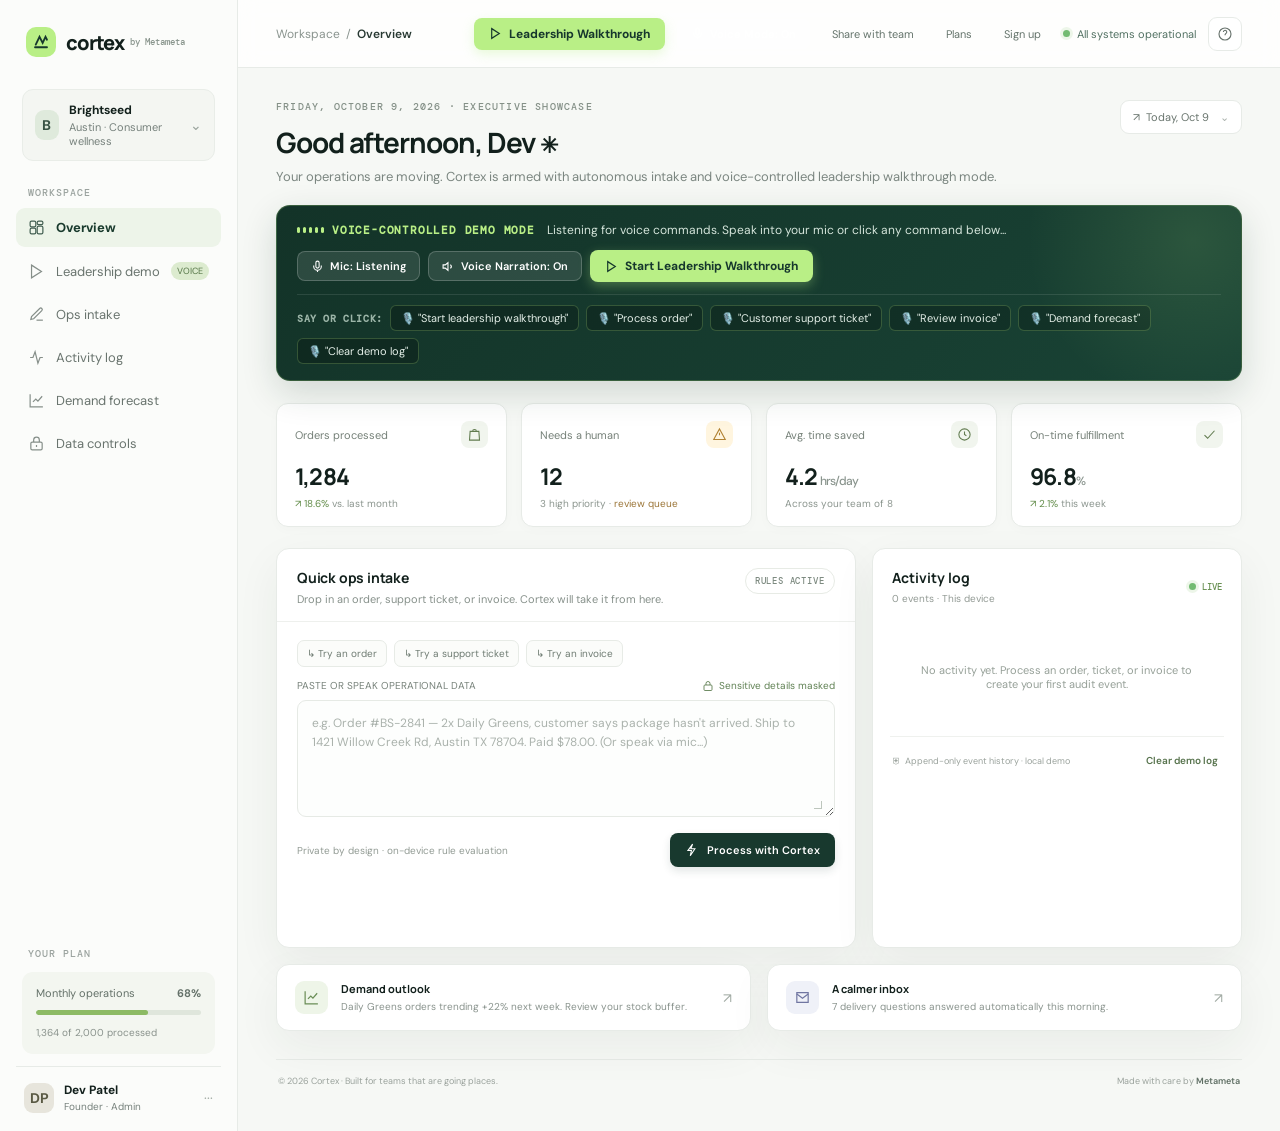
==== plans/index.html @ 4bc5979d "Add voice-controlled demo mode and leadership walkthrough for showcase" ====
<!doctype html>
<html lang="en">
<head>
  <meta charset="utf-8"><meta name="viewport" content="width=device-width,initial-scale=1">
  <meta name="theme-color" content="#f5f7f4"><meta name="description" content="Cortex gives lean D2C teams a calmer way to triage orders and keep operations moving with autonomous AI triage and voice control.">
  <title>Cortex — Operations, in control</title>
  <style>
    @import url('https://fonts.googleapis.com/css2?family=DM+Mono:wght@400;500;600&family=DM+Sans:wght@400;500;600;700&family=Manrope:wght@400;500;600;700;800&display=swap');
    :root{--ink:#12201c;--muted:#76817c;--line:#e7ebe7;--paper:#f6f8f5;--white:#fff;--green:#b9ef86;--deep:#16372d;--mint:#e9f5e2;--amber:#fff3d7;--red:#fde7e4;--shadow:0 16px 45px rgba(29,52,40,.06)}
    *{box-sizing:border-box}body{margin:0;background:var(--paper);color:var(--ink);font-family:'DM Sans',sans-serif;font-size:14px}button,textarea,select,input{font:inherit}button{cursor:pointer}.shell{min-height:100vh;display:grid;grid-template-columns:238px 1fr}.sidebar{background:#fbfcfa;border-right:1px solid var(--line);padding:25px 16px 18px;display:flex;flex-direction:column}.brand{display:flex;align-items:center;gap:10px;padding:2px 10px 32px;font:800 20px Manrope,sans-serif;letter-spacing:-1px}.logo{width:30px;height:30px;border-radius:10px;background:var(--green);display:grid;place-items:center;color:var(--deep)}.logo svg{width:18px}.workspace{margin:0 6px 25px;padding:12px;background:#f4f6f2;border:1px solid #e9ede8;border-radius:11px;display:flex;gap:10px;align-items:center}.avatar{width:30px;height:30px;border-radius:9px;background:#dfeadc;color:#385344;display:grid;place-items:center;font-weight:700}.ws-name{font-weight:700;font-size:12px}.ws-sub{font-size:11px;color:var(--muted);margin-top:2px}.navlabel{font:500 10px 'DM Mono',monospace;letter-spacing:1px;color:#9aa29e;padding:0 12px;margin:0 0 9px}.nav{display:grid;gap:4px}.nav button{border:0;background:transparent;text-align:left;padding:11px 12px;border-radius:9px;color:#69746e;font-size:13px;display:flex;align-items:center;gap:11px;width:100%}.nav button:hover{background:#f3f7f0;color:#1e3d30}.nav button.active{background:#edf4e9;color:#193a2d;font-weight:700}.nav svg{width:17px;height:17px;opacity:.8}.sidebar-bottom{margin-top:auto}.usage{margin:12px 6px;padding:14px;background:#f3f6f0;border-radius:11px}.usage-top{display:flex;justify-content:space-between;font-size:11px;color:#647169}.meter{height:5px;background:#dfe6dc;border-radius:8px;margin:10px 0 7px;overflow:hidden}.meter i{display:block;width:68%;height:100%;background:#8cba64;border-radius:8px}.usage small{font-size:10px;color:#89928c}.profile{border-top:1px solid var(--line);padding:15px 8px 0;display:flex;gap:10px;align-items:center}.profile .avatar{background:#e7e5dc;color:#595943}.profile-name{font-size:12px;font-weight:700}.profile-role{font-size:10px;color:var(--muted);margin-top:2px}.main{min-width:0}.topbar{height:68px;background:rgba(255,255,255,.82);border-bottom:1px solid var(--line);display:flex;align-items:center;justify-content:space-between;padding:0 38px;position:sticky;top:0;z-index:20;backdrop-filter:blur(10px)}.crumb{font-size:12px;color:#8a948e}.crumb b{color:#283932;font-weight:600}.top-right{display:flex;align-items:center;gap:12px}.status{font-size:11px;color:#527162;display:flex;align-items:center;gap:7px}.dot{width:7px;height:7px;border-radius:10px;background:#73bb72;box-shadow:0 0 0 3px #edf6e9}.icon-btn{width:34px;height:34px;border:1px solid var(--line);border-radius:9px;background:#fff;color:#68736d;display:grid;place-items:center;padding:0}.icon-btn svg{width:16px}.content{max-width:1360px;margin:0 auto;padding:32px 38px 44px}.welcome{display:flex;align-items:flex-start;justify-content:space-between;gap:20px;margin-bottom:20px}.eyebrow{font:500 10px 'DM Mono',monospace;color:#849087;letter-spacing:1.2px;text-transform:uppercase;margin-bottom:10px}.welcome h1{font:700 28px Manrope,sans-serif;letter-spacing:-1.1px;margin:0 0 7px}.welcome p{color:#7b8680;margin:0;font-size:13px}.date-chip{background:white;border:1px solid var(--line);border-radius:9px;padding:9px 12px;color:#69756e;font-size:11px;white-space:nowrap}.stats{display:grid;grid-template-columns:repeat(4,1fr);gap:14px;margin-bottom:21px}.stat{padding:17px 18px 16px;background:white;border:1px solid var(--line);border-radius:12px;box-shadow:0 3px 12px rgba(28,49,37,.02);transition:all .3s}.stat-head{display:flex;justify-content:space-between;align-items:center;color:#758078;font-size:11px}.stat-icon{width:27px;height:27px;border-radius:8px;background:#f1f5ee;color:#617b4f;display:grid;place-items:center}.stat-icon svg{width:15px}.stat-value{font:700 23px Manrope,sans-serif;letter-spacing:-.8px;margin:12px 0 5px}.stat-note{font-size:10px;color:#8b958e}.up{color:#628c49}.workgrid{display:grid;grid-template-columns:minmax(0,1.22fr) minmax(320px,.78fr);gap:16px}.card{background:#fff;border:1px solid var(--line);border-radius:13px;box-shadow:var(--shadow);transition:all .3s}.card-head{padding:19px 20px 15px;display:flex;align-items:flex-start;justify-content:space-between;border-bottom:1px solid #eef0ed}.card-title{font:700 14px Manrope,sans-serif;letter-spacing:-.2px}.card-sub{font-size:11px;color:#87918b;margin-top:5px}.label{font:500 9px 'DM Mono',monospace;letter-spacing:.8px;color:#7d8a80;border:1px solid #e7ebe5;border-radius:20px;padding:6px 9px;text-transform:uppercase}.intake{padding:18px 20px 20px}.samples{display:flex;gap:7px;flex-wrap:wrap;margin-bottom:12px}.sample{border:1px solid #e7ebe6;background:#fbfcfa;border-radius:7px;padding:6px 9px;color:#6e7b72;font-size:10px;transition:all .15s}.sample:hover{border-color:#aac393;color:#31503a}.fieldtop{display:flex;justify-content:space-between;align-items:center;color:#77827a;font-size:10px;margin-bottom:8px}.privacy{display:flex;align-items:center;gap:5px;color:#608154}.privacy svg{width:12px}.textarea-wrap{position:relative}.textarea-wrap:after{content:'';position:absolute;bottom:12px;right:13px;width:7px;height:7px;border-right:1.5px solid #bdc6bd;border-bottom:1.5px solid #bdc6bd}.input{width:100%;resize:vertical;min-height:117px;border:1px solid #e6eae5;border-radius:9px;padding:13px 14px;line-height:1.6;font-size:12px;color:#314039;background:#fdfefd;outline:none}.input:focus{border-color:#9dbc84;box-shadow:0 0 0 3px rgba(174,207,145,.18)}.input::placeholder{color:#aab2ac}.actionrow{display:flex;align-items:center;justify-content:space-between;margin-top:12px;gap:10px;flex-wrap:wrap}.hint{font-size:10px;color:#929b94}.run{border:0;background:#18392e;color:white;padding:10px 15px;border-radius:8px;font-weight:600;font-size:11px;display:flex;align-items:center;gap:8px;box-shadow:0 4px 9px #18392e20;transition:all .15s}.run:hover{background:#245340;transform:translateY(-1px)}.run svg{width:14px}.result{border-top:1px solid #edf0ec;background:#fbfcfa;padding:15px 20px 18px;display:none}.result.show{display:block;animation:appear .2s ease}@keyframes appear{from{opacity:0;transform:translateY(3px)}to{opacity:1;transform:none}}.resulttop{display:flex;justify-content:space-between;align-items:center;margin-bottom:11px}.resultlabel{font:500 9px 'DM Mono',monospace;text-transform:uppercase;letter-spacing:1px;color:#78857b}.confidence{font-size:9px;color:#77847a}.confbar{display:inline-block;width:43px;height:4px;border-radius:4px;background:linear-gradient(90deg,#88bc65 90%,#e6ece2 90%);vertical-align:middle;margin-left:5px}.resultbox{border:1px solid #e4ebdf;background:white;border-radius:9px;padding:13px}.resultmain{display:flex;gap:9px;align-items:flex-start}.resulticon{width:27px;height:27px;flex:none;border-radius:8px;background:var(--mint);color:#507744;display:grid;place-items:center}.resulticon svg{width:15px}.resultname{font-size:12px;font-weight:700}.resultmeta{font-size:10px;color:#89928b;margin-top:3px}.next{font-size:11px;color:#3a4940;line-height:1.55;margin:11px 0 0;padding-top:10px;border-top:1px solid #eef0ec}.next b{color:#27382e}.redact{font:9px 'DM Mono',monospace;color:#758178;background:#f3f6f1;padding:4px 7px;border-radius:5px;margin-left:auto}.feed{min-height:400px}.feedtop{padding:19px 19px 13px;display:flex;align-items:center;justify-content:space-between}.feedtitle{font:700 14px Manrope,sans-serif}.feedmeta{font-size:10px;color:#929a94;margin-top:5px}.live{font:500 9px 'DM Mono',monospace;color:#699052;display:flex;align-items:center;gap:6px}.feedlist{padding:0 17px}.event{padding:13px 2px;display:flex;gap:11px;border-top:1px solid #eff1ee;align-items:flex-start}.event-ico{width:28px;height:28px;flex:none;display:grid;place-items:center;border-radius:8px;background:#f2f5ef;color:#697f5d}.event-ico svg{width:14px}.event-body{min-width:0;flex:1}.event-line{display:flex;justify-content:space-between;gap:8px}.event-name{font-size:11px;font-weight:600;color:#334139;white-space:nowrap;overflow:hidden;text-overflow:ellipsis}.event-time{font:9px 'DM Mono',monospace;color:#a0a8a1;white-space:nowrap}.event-detail{font-size:10px;color:#8a948d;margin-top:4px;line-height:1.45}.event-tag{display:inline-block;margin-top:6px;font:9px 'DM Mono',monospace;color:#63805a;background:#eef5e9;padding:4px 6px;border-radius:4px}.feedfoot{display:flex;justify-content:space-between;align-items:center;border-top:1px solid #eff1ee;margin:0 17px;padding:13px 2px;color:#9aa29c;font-size:9px}.viewall{border:0;background:none;color:#57734d;font-size:10px;font-weight:600;padding:4px}.empty{text-align:center;padding:45px 18px;color:#96a098;font-size:11px}.bottomrow{display:grid;grid-template-columns:1fr 1fr;gap:16px;margin-top:16px}.mini-card{padding:16px 18px;display:flex;align-items:center;gap:13px}.mini-icon{width:33px;height:33px;border-radius:9px;background:#eef5e8;color:#6a8d56;display:grid;place-items:center;flex:none}.mini-icon svg{width:17px}.mini-title{font:700 11px Manrope,sans-serif}.mini-desc{font-size:10px;color:#89938d;margin-top:4px;line-height:1.4}.mini-arrow{margin-left:auto;color:#a1aaa3}.mini-arrow svg{width:15px}.footer{margin-top:28px;border-top:1px solid #e7ebe7;padding:15px 2px 0;display:flex;justify-content:space-between;color:#9aa29c;font-size:9px}.footer strong{color:#5f6f64;font-weight:600}.toast{position:fixed;bottom:22px;right:24px;background:#17392e;color:white;padding:12px 16px;border-radius:9px;font-size:11px;box-shadow:0 9px 30px #172c2440;opacity:0;transform:translateY(8px);transition:.2s;pointer-events:none;z-index:99}.toast.on{opacity:1;transform:translateY(0)}
    .event-submitted{font-size:10px;color:#68766d;margin-top:5px;line-height:1.45;overflow-wrap:anywhere}.event-detail{margin-top:3px}
    
    /* Voice Mode & Leadership Walkthrough Styles */
    .voice-bar{background:linear-gradient(135deg,#133328 0%,#194335 100%);color:#fff;border-radius:14px;padding:16px 20px;margin-bottom:22px;display:flex;flex-direction:column;gap:12px;box-shadow:0 12px 35px rgba(19,51,40,.16);border:1px solid rgba(185,239,134,.22);position:relative;overflow:hidden}
    .voice-bar:after{content:'';position:absolute;top:0;right:0;width:240px;height:100%;background:radial-gradient(circle at 80% 20%,rgba(185,239,134,.12),transparent 70%);pointer-events:none}
    .voice-bar-top{display:flex;align-items:center;justify-content:space-between;flex-wrap:wrap;gap:12px}
    .voice-tag{display:inline-flex;align-items:center;gap:8px;font:700 11px 'DM Mono',monospace;letter-spacing:.8px;text-transform:uppercase;color:var(--green)}
    .voice-wave{display:inline-flex;align-items:center;gap:3px;height:16px}
    .voice-wave span{display:block;width:3px;height:6px;background:var(--green);border-radius:3px;transition:height .15s ease}
    .voice-wave.active span{animation:waveAnim .8s ease-in-out infinite alternate}
    .voice-wave.active span:nth-child(2){animation-delay:.15s}
    .voice-wave.active span:nth-child(3){animation-delay:.3s}
    .voice-wave.active span:nth-child(4){animation-delay:.45s}
    .voice-wave.active span:nth-child(5){animation-delay:.6s}
    @keyframes waveAnim{0%{height:4px}100%{height:16px}}
    .voice-status-line{font-size:12px;color:#d5e5db;display:flex;align-items:center;gap:10px}
    .voice-actions{display:flex;align-items:center;gap:8px;flex-wrap:wrap}
    .voice-btn{background:rgba(255,255,255,.11);color:#fff;border:1px solid rgba(255,255,255,.2);padding:7px 13px;border-radius:8px;font-size:11px;font-weight:600;display:inline-flex;align-items:center;gap:6px;transition:all .2s}
    .voice-btn:hover{background:rgba(255,255,255,.2)}
    .voice-btn.active{background:var(--green);color:var(--deep);border-color:var(--green);font-weight:700}
    .voice-btn-primary{background:var(--green);color:var(--deep);border:0;padding:8px 15px;border-radius:8px;font-size:12px;font-weight:700;display:inline-flex;align-items:center;gap:7px;box-shadow:0 4px 12px rgba(185,239,134,.32);transition:all .15s}
    .voice-btn-primary:hover{background:#a9e771;transform:translateY(-1px)}
    .voice-chips-row{display:flex;align-items:center;gap:7px;flex-wrap:wrap;padding-top:10px;border-top:1px solid rgba(255,255,255,.1)}
    .voice-chips-label{font:600 10px 'DM Mono',monospace;color:#9cb5a8;letter-spacing:.6px;text-transform:uppercase}
    .voice-chip{background:rgba(0,0,0,.22);border:1px solid rgba(185,239,134,.22);color:#e4efe8;font-size:11px;padding:5px 10px;border-radius:6px;display:inline-flex;align-items:center;gap:5px;transition:all .15s}
    .voice-chip:hover{background:rgba(185,239,134,.16);border-color:var(--green);color:#fff;transform:translateY(-1px)}
    
    /* Walkthrough HUD / Tour Player */
    .walkthrough-hud{position:fixed;top:18px;left:50%;transform:translateX(-50%);width:min(940px,calc(100vw - 32px));background:rgba(20,50,40,.96);backdrop-filter:blur(16px);color:white;border-radius:16px;border:1px solid rgba(185,239,134,.35);box-shadow:0 22px 65px rgba(10,28,22,.5);z-index:120;padding:16px 22px;display:none;animation:slideDown .28s cubic-bezier(.16,1,.3,1)}
    .walkthrough-hud.show{display:block}
    @keyframes slideDown{from{opacity:0;transform:translate(-50%,-16px)}to{opacity:1;transform:translate(-50%,0)}}
    .hud-top{display:flex;align-items:center;justify-content:space-between;gap:12px;margin-bottom:12px}
    .hud-title{font:800 14px Manrope,sans-serif;letter-spacing:-.3px;display:flex;align-items:center;gap:9px}
    .hud-pill{font:700 9px 'DM Mono',monospace;background:var(--green);color:var(--deep);padding:3px 8px;border-radius:12px;letter-spacing:.5px}
    .hud-steps{display:flex;gap:6px;align-items:center}
    .hud-step-dot{width:25px;height:25px;border-radius:50%;background:rgba(255,255,255,.12);color:#c4d4ca;font:700 10px 'DM Mono',monospace;display:grid;place-items:center;border:1px solid transparent;transition:all .2s}
    .hud-step-dot.active{background:var(--green);color:var(--deep);box-shadow:0 0 10px rgba(185,239,134,.6)}
    .hud-step-dot.done{background:rgba(185,239,134,.25);color:var(--green)}
    .hud-caption-box{background:rgba(0,0,0,.26);border:1px solid rgba(255,255,255,.1);border-radius:10px;padding:12px 16px;margin-bottom:12px}
    .hud-step-name{font:700 11px 'DM Mono',monospace;color:var(--green);margin-bottom:5px;text-transform:uppercase;letter-spacing:.7px}
    .hud-caption-text{font-size:13px;line-height:1.6;color:#f2f7f3}
    .hud-bottom{display:flex;align-items:center;justify-content:space-between;gap:12px;flex-wrap:wrap}
    .hud-controls{display:flex;gap:8px}
    .highlight-pulse{outline:3px solid #88bc65 !important;box-shadow:0 0 25px rgba(136,188,101,.48) !important;transform:scale(1.008);transition:all .3s ease}

    @media(max-width:1000px){.shell{grid-template-columns:205px 1fr}.content{padding:28px 23px}.topbar{padding:0 23px}.workgrid{grid-template-columns:1fr}.feed{min-height:0}.feedlist{display:grid;grid-template-columns:1fr 1fr}.event:nth-child(2){border-top:1px solid #eff1ee}.stats{grid-template-columns:repeat(2,1fr)}}
    @media(max-width:680px){.shell{display:block}.sidebar{height:58px;position:sticky;top:0;z-index:15;padding:0 16px;flex-direction:row;align-items:center;border-right:0;border-bottom:1px solid var(--line)}.brand{padding:0;font-size:18px}.logo{width:27px;height:27px}.workspace,.navlabel,.nav,.sidebar-bottom{display:none}.topbar{height:auto;min-height:49px;padding:8px 16px;position:static;flex-wrap:wrap;gap:8px}.status{font-size:10px}.content{padding:20px 16px 30px}.welcome{display:block;margin-bottom:18px}.welcome h1{font-size:24px}.date-chip{display:inline-block;margin-top:12px}.stats{gap:9px}.stat{padding:13px}.stat-value{font-size:20px}.workgrid{gap:12px}.card-head{padding:16px}.intake{padding:15px 16px}.result{padding:14px 16px}.feedlist{display:block}.bottomrow{grid-template-columns:1fr;gap:10px}.footer{font-size:8px}.footer span:last-child{display:inline}.voice-actions{width:100%}.voice-btn-primary{width:100%;justify-content:center}.hud-steps{display:none}}
  
    .brand-by{font:500 9px 'DM Mono',monospace;letter-spacing:0;color:#89958d;margin-left:-4px;align-self:center}.navlink{color:#65746b;text-decoration:none;font-size:11px;padding:8px 10px;border-radius:7px}.navlink:hover{background:#f0f4ed;color:#244632}.route-page{min-height:100vh;background:radial-gradient(ellipse at 82% 8%,#e8f3df 0,transparent 33%),var(--paper);padding:26px 22px 40px}.route-nav{max-width:1080px;margin:0 auto;display:flex;align-items:center;justify-content:space-between}.route-logo{font:800 20px Manrope,sans-serif;letter-spacing:-1px;color:#14221c;text-decoration:none;display:flex;align-items:center;gap:9px}.route-logo .logo{width:29px;height:29px}.route-logo small{font:500 9px 'DM Mono',monospace;letter-spacing:0;color:#78847c;margin-left:2px}.route-links{display:flex;align-items:center;gap:7px}.route-wrap{max-width:950px;margin:68px auto 0}.route-kicker{font:500 10px 'DM Mono',monospace;letter-spacing:1.3px;color:#6e8d60;text-transform:uppercase}.route-h1{font:800 clamp(32px,5vw,48px) Manrope,sans-serif;letter-spacing:-2px;line-height:1.08;margin:14px 0 12px}.route-intro{color:#6d7b72;font-size:15px;line-height:1.6;max-width:620px}.price-grid{display:grid;grid-template-columns:minmax(280px,440px) 1fr;gap:22px;align-items:stretch;margin-top:36px}.price-card{background:#fff;border:1px solid #dfe7db;border-radius:16px;padding:25px;box-shadow:0 18px 50px #243d2a0d;position:relative;overflow:hidden}.price-card:before{content:'';position:absolute;top:0;left:0;right:0;height:4px;background:#a9d77c}.price-label{font:500 10px 'DM Mono',monospace;color:#71816e;letter-spacing:1px;text-transform:uppercase}.price-amount{font:800 45px Manrope,sans-serif;letter-spacing:-2.2px;margin:14px 0 1px}.price-amount span{font:500 14px 'DM Sans',sans-serif;color:#78847d;letter-spacing:0}.price-caption{font-size:11px;color:#87938a}.price-cta{display:block;text-align:center;background:#17392e;color:white;text-decoration:none;border-radius:9px;padding:12px 15px;margin-top:20px;font-weight:700;font-size:12px}.price-cta:hover{background:#275540}.feature-list{list-style:none;padding:17px 0 0;margin:17px 0 0;border-top:1px solid #edf0eb;display:grid;gap:12px}.feature-list li{font-size:12px;color:#526158;display:flex;gap:9px;align-items:flex-start}.check{color:#64914e;font-weight:700}.price-side{border:1px solid #e6ebe4;background:#f9fbf7;border-radius:15px;padding:23px;display:flex;flex-direction:column;justify-content:center}.price-side h2{font:700 17px Manrope,sans-serif;margin:0 0 8px}.price-side p{font-size:12px;color:#748178;line-height:1.65;margin:0}.price-side .trust{margin-top:19px;padding-top:16px;border-top:1px solid #e6ece3;font:10px 'DM Mono',monospace;color:#6e8469}.route-foot{max-width:950px;margin:54px auto 0;border-top:1px solid #e4eae2;padding-top:15px;display:flex;justify-content:space-between;font-size:10px;color:#87938b}.signup-wrap{max-width:500px;margin:52px auto 0}.signup-card{background:white;border:1px solid #e2e9df;border-radius:16px;padding:27px;box-shadow:0 18px 50px #243d2a0d}.signup-card h1{font:800 29px Manrope,sans-serif;letter-spacing:-1.3px;margin:11px 0 7px}.signup-copy{font-size:12px;color:#7a867e;line-height:1.55;margin:0 0 20px}.signup-plan{background:#f3f7ef;border:1px solid #e4eddb;padding:11px 13px;border-radius:9px;display:flex;justify-content:space-between;align-items:center;font-size:11px;margin-bottom:18px}.signup-plan strong{font:700 12px Manrope,sans-serif}.form-field{display:grid;gap:6px;margin:12px 0}.form-field label{font-size:10px;color:#617068;font-weight:700}.form-field input{width:100%;height:41px;border:1px solid #dfe6dc;border-radius:8px;padding:0 11px;font:12px 'DM Sans',sans-serif;outline:none}.form-field input:focus{border-color:#9fbd87;box-shadow:0 0 0 3px #eaf4e3}.signup-submit{width:100%;border:0;background:#17392e;color:white;border-radius:9px;padding:12px;font-size:12px;font-weight:700;margin-top:8px}.signup-submit:hover{background:#28543f}.fineprint{font-size:9px;color:#949d96;text-align:center;line-height:1.5;margin:12px 4px 0}.success-box{display:none;border:1px solid #dcebd4;background:#f5faf1;padding:17px;border-radius:11px;margin-top:19px}.success-box.show{display:block}.success-title{font:700 15px Manrope,sans-serif;color:#294b31}.success-copy{font-size:11px;color:#627462;line-height:1.55;margin:7px 0 12px}.success-go{display:inline-block;text-decoration:none;background:#17392e;color:#fff;padding:9px 12px;border-radius:7px;font-size:10px;font-weight:700}.signup-form.hidden{display:none}.signup-back{display:block;text-align:center;color:#6d7c71;font-size:10px;margin-top:15px;text-decoration:none}.route-error{font-size:10px;color:#a33;background:#fff0ed;padding:8px;border-radius:7px;display:none;margin-top:9px}
    @media(max-width:680px){.price-grid{grid-template-columns:1fr}.route-wrap{margin-top:38px}.route-nav{flex-wrap:wrap;gap:14px}.route-links{flex-wrap:wrap}.route-foot{gap:14px;flex-wrap:wrap}.footer span:last-child{display:inline}.topbar{height:auto;min-height:49px;flex-wrap:wrap;gap:5px;padding:8px 17px}.top-right{flex-wrap:wrap;gap:3px}}
   .share-actions{display:flex;align-items:center;gap:12px;flex-wrap:wrap}.share-actions .price-cta{margin-top:12px}.share-actions button{margin-top:12px;padding:12px}.team-grid{display:grid;grid-template-columns:repeat(3,1fr);gap:14px;margin-top:30px}.form-field select{font:12px 'DM Sans',sans-serif;min-height:42px;border:1px solid #dfe6dc;border-radius:8px;background:#fff;padding:10px;color:#314039;width:100%}#teamBrief{min-height:205px;margin-top:12px;line-height:1.6}@media(max-width:680px){.team-grid{grid-template-columns:1fr}}
  </style>
</head>
<body>
<div class="shell">
  <aside class="sidebar">
    <div class="brand"><span class="logo"><svg viewBox="0 0 24 24" fill="none" stroke="currentColor" stroke-width="2.4" stroke-linecap="round"><path d="M5 15.5 10 5l4.2 8.2L18 5l2 4"/><path d="M4 19h16"/></svg></span>cortex<span class="brand-by">by Metameta</span></div>
    <div class="workspace"><div class="avatar">B</div><div><div class="ws-name">Brightseed</div><div class="ws-sub">Austin · Consumer wellness</div></div><span style="margin-left:auto;color:#9aa49d">⌄</span></div>
    <div class="navlabel">WORKSPACE</div>
    <nav class="nav">
      <button class="active" type="button"><svg viewBox="0 0 24 24" fill="none" stroke="currentColor" stroke-width="1.7"><rect x="3" y="3" width="8" height="8" rx="2"/><rect x="13" y="3" width="8" height="5" rx="2"/><rect x="13" y="10" width="8" height="11" rx="2"/><rect x="3" y="13" width="8" height="8" rx="2"/></svg>Overview</button>
      <button type="button" id="sidebarTourBtn"><svg viewBox="0 0 24 24" fill="none" stroke="currentColor" stroke-width="1.7"><polygon points="5 3 19 12 5 21 5 3"/></svg>Leadership demo <span style="margin-left:auto;background:#dcebcf;color:#557647;border-radius:9px;padding:3px 6px;font-size:9px">VOICE</span></button>
      <button type="button" data-scroll="intake"><svg viewBox="0 0 24 24" fill="none" stroke="currentColor" stroke-width="1.7"><path d="M12 20h9"/><path d="M16.5 3.5a2.1 2.1 0 0 1 3 3L8 18l-4 1 1-4Z"/></svg>Ops intake</button>
      <button type="button" data-scroll="activity"><svg viewBox="0 0 24 24" fill="none" stroke="currentColor" stroke-width="1.7"><path d="M3 12h4l3-8 4 16 3-8h4"/></svg>Activity log</button>
      <button type="button" id="forecastBtn"><svg viewBox="0 0 24 24" fill="none" stroke="currentColor" stroke-width="1.7"><path d="M3 3v18h18"/><path d="m7 14 4-4 3 3 6-7"/></svg>Demand forecast</button>
      <button type="button" id="privacyBtn"><svg viewBox="0 0 24 24" fill="none" stroke="currentColor" stroke-width="1.7"><rect x="4" y="10" width="16" height="11" rx="2"/><path d="M8 10V7a4 4 0 1 1 8 0v3m-4 4v3"/></svg>Data controls</button>
    </nav>
    <div class="sidebar-bottom"><div class="navlabel">YOUR PLAN</div><div class="usage"><div class="usage-top"><span>Monthly operations</span><b>68%</b></div><div class="meter"><i></i></div><small>1,364 of 2,000 processed</small></div><div class="profile"><div class="avatar">DP</div><div><div class="profile-name">Dev Patel</div><div class="profile-role">Founder · Admin</div></div><span style="margin-left:auto;color:#a1aaa3">···</span></div></div>
  </aside>
  <main class="main">
    <header class="topbar">
      <div class="crumb">Workspace&nbsp; / &nbsp;<b>Overview</b></div>
      <div class="top-right">
        <button class="voice-btn-primary" id="topbarWalkthroughBtn" type="button">
          <svg viewBox="0 0 24 24" fill="none" stroke="currentColor" stroke-width="2.2" style="width:13px;height:13px"><polygon points="5 3 19 12 5 21 5 3"/></svg>
          Leadership Walkthrough
        </button>
        <button class="voice-btn" id="voiceToggleBtn" type="button" title="Toggle voice-controlled demo mode">
          <svg viewBox="0 0 24 24" fill="none" stroke="currentColor" stroke-width="2" style="width:13px;height:13px"><path d="M12 2a3 3 0 0 0-3 3v7a3 3 0 0 0 6 0V5a3 3 0 0 0-3-3Z"/><path d="M19 10v2a7 7 0 0 1-14 0v-2"/><line x1="12" y1="19" x2="12" y2="22"/></svg>
          <span id="voiceToggleLabel">Voice Mode: On</span>
        </button>
        <a class="navlink" href="/share">Share with team</a>
        <a class="navlink" href="/plans">Plans</a>
        <a class="navlink" href="/signup">Sign up</a>
        <div class="status"><span class="dot"></span>All systems operational</div>
        <button class="icon-btn" id="helpBtn" aria-label="Help"><svg viewBox="0 0 24 24" fill="none" stroke="currentColor" stroke-width="1.7"><circle cx="12" cy="12" r="9"/><path d="M9.6 9a2.5 2.5 0 1 1 4.3 1.7c-1.2 1.1-1.9 1.5-1.9 3m0 3h.01"/></svg></button>
      </div>
    </header>

    <section class="content">
      <div class="welcome">
        <div>
          <div class="eyebrow">FRIDAY, OCTOBER 9, 2026 · EXECUTIVE SHOWCASE</div>
          <h1>Good afternoon, Dev <span style="font-size:22px">✳</span></h1>
          <p>Your operations are moving. Cortex is armed with autonomous intake and voice-controlled leadership walkthrough mode.</p>
        </div>
        <div class="date-chip">↗ &nbsp;Today, Oct 9 <span style="color:#aab2ac;margin-left:8px">⌄</span></div>
      </div>

      <!-- Voice Control & Leadership Walkthrough Hub -->
      <section class="voice-bar" id="voiceBar">
        <div class="voice-bar-top">
          <div style="display:flex;align-items:center;gap:12px;flex-wrap:wrap">
            <div class="voice-tag">
              <span class="voice-wave active" id="voiceWave"><span></span><span></span><span></span><span></span><span></span></span>
              <span id="voiceStatusBadge">Voice-Controlled Demo Mode</span>
            </div>
            <div class="voice-status-line" id="voiceStatusLine">Listening for voice commands. Speak into your mic or click any command below...</div>
          </div>
          <div class="voice-actions">
            <button class="voice-btn" id="micToggleBtn" type="button">
              <svg viewBox="0 0 24 24" fill="none" stroke="currentColor" stroke-width="2" style="width:13px;height:13px"><path d="M12 2a3 3 0 0 0-3 3v7a3 3 0 0 0 6 0V5a3 3 0 0 0-3-3Z"/><path d="M19 10v2a7 7 0 0 1-14 0v-2"/><line x1="12" y1="19" x2="12" y2="22"/></svg>
              <span id="micLabel">Mic: Listening</span>
            </button>
            <button class="voice-btn" id="soundToggleBtn" type="button">
              <svg viewBox="0 0 24 24" fill="none" stroke="currentColor" stroke-width="2" style="width:13px;height:13px"><polygon points="11 5 6 9 2 9 2 15 6 15 11 19 11 5"/><path d="M15.54 8.46a5 5 0 0 1 0 7.07"/></svg>
              <span id="soundLabel">Voice Narration: On</span>
            </button>
            <button class="voice-btn-primary" id="launchTourBtn" type="button">
              <svg viewBox="0 0 24 24" fill="none" stroke="currentColor" stroke-width="2.2" style="width:13px;height:13px"><polygon points="5 3 19 12 5 21 5 3"/></svg>
              Start Leadership Walkthrough
            </button>
          </div>
        </div>
        <div class="voice-chips-row">
          <span class="voice-chips-label">Say or click:</span>
          <button class="voice-chip" data-vcmd="walkthrough" type="button">🎙️ "Start leadership walkthrough"</button>
          <button class="voice-chip" data-vcmd="order" type="button">🎙️ "Process order"</button>
          <button class="voice-chip" data-vcmd="support" type="button">🎙️ "Customer support ticket"</button>
          <button class="voice-chip" data-vcmd="invoice" type="button">🎙️ "Review invoice"</button>
          <button class="voice-chip" data-vcmd="forecast" type="button">🎙️ "Demand forecast"</button>
          <button class="voice-chip" data-vcmd="clear" type="button">🎙️ "Clear demo log"</button>
        </div>
      </section>

      <div class="stats" id="statsRow">
        <div class="stat"><div class="stat-head">Orders processed <span class="stat-icon"><svg viewBox="0 0 24 24" fill="none" stroke="currentColor" stroke-width="1.7"><path d="M5 7h14l1 14H4L5 7Z"/><path d="M9 7a3 3 0 0 1 6 0"/></svg></span></div><div class="stat-value" id="ordersStat">1,284</div><div class="stat-note"><span class="up">↗ 18.6%</span> vs. last month</div></div>
        <div class="stat"><div class="stat-head">Needs a human <span class="stat-icon" style="background:#fff5df;color:#b18232"><svg viewBox="0 0 24 24" fill="none" stroke="currentColor" stroke-width="1.7"><path d="M12 3 2.8 20h18.4L12 3Z"/><path d="M12 9v4m0 3h.01"/></svg></span></div><div class="stat-value" id="reviewStat">12</div><div class="stat-note">3 high priority · <span style="color:#9b7537">review queue</span></div></div>
        <div class="stat"><div class="stat-head">Avg. time saved <span class="stat-icon"><svg viewBox="0 0 24 24" fill="none" stroke="currentColor" stroke-width="1.7"><circle cx="12" cy="12" r="9"/><path d="M12 7v5l3 2"/></svg></span></div><div class="stat-value">4.2<span style="font:500 12px 'DM Sans';color:#89948d"> hrs/day</span></div><div class="stat-note">Across your team of 8</div></div>
        <div class="stat"><div class="stat-head">On-time fulfillment <span class="stat-icon"><svg viewBox="0 0 24 24" fill="none" stroke="currentColor" stroke-width="1.7"><path d="m4 13 5 5L20 6"/></svg></span></div><div class="stat-value">96.8<span style="font:500 12px 'DM Sans';color:#89948d">%</span></div><div class="stat-note"><span class="up">↗ 2.1%</span> this week</div></div>
      </div>

      <div class="workgrid">
        <section class="card" id="intake">
          <div class="card-head"><div><div class="card-title">Quick ops intake</div><div class="card-sub">Drop in an order, support ticket, or invoice. Cortex will take it from here.</div></div><span class="label">RULES ACTIVE</span></div>
          <div class="intake">
            <div class="samples"><button class="sample" data-sample="order">↳ Try an order</button><button class="sample" data-sample="support">↳ Try a support ticket</button><button class="sample" data-sample="invoice">↳ Try an invoice</button></div>
            <div class="fieldtop"><label for="opsText">PASTE OR SPEAK OPERATIONAL DATA</label><span class="privacy"><svg viewBox="0 0 24 24" fill="none" stroke="currentColor" stroke-width="1.8"><rect x="4" y="10" width="16" height="11" rx="2"/><path d="M8 10V7a4 4 0 1 1 8 0v3"/></svg> Sensitive details masked</span></div>
            <div class="textarea-wrap"><textarea id="opsText" class="input" aria-label="Operational data to process" placeholder="e.g. Order #BS-2841 — 2x Daily Greens, customer says package hasn't arrived. Ship to 1421 Willow Creek Rd, Austin TX 78704. Paid $78.00. (Or speak via mic...)"></textarea></div>
            <div class="actionrow"><span class="hint">Private by design · on-device rule evaluation</span><button class="run" id="processBtn"><svg viewBox="0 0 24 24" fill="none" stroke="currentColor" stroke-width="1.8"><path d="m13 2-3 8h7L9 22l2-9H5l8-11Z"/></svg>Process with Cortex</button></div>
          </div>
          <div class="result" id="result" aria-live="polite"></div>
        </section>
        <section class="card feed" id="activity">
          <div class="feedtop"><div><div class="feedtitle">Activity log</div><div class="feedmeta"><span id="eventCount">3 events</span> · This device</div></div><div class="live"><span class="dot"></span>LIVE</div></div>
          <div class="feedlist" id="feedList"></div>
          <div class="feedfoot"><span>⛨ &nbsp;Append-only event history · local demo</span><button class="viewall" id="clearBtn">Clear demo log</button></div>
        </section>
      </div>

      <div class="bottomrow">
        <div class="card mini-card" id="demandCard"><div class="mini-icon"><svg viewBox="0 0 24 24" fill="none" stroke="currentColor" stroke-width="1.7"><path d="M3 3v18h18"/><path d="m7 14 4-4 3 3 6-7"/></svg></div><div><div class="mini-title">Demand outlook</div><div class="mini-desc">Daily Greens orders trending +22% next week. Review your stock buffer.</div></div><span class="mini-arrow">↗</span></div>
        <div class="card mini-card"><div class="mini-icon" style="background:#eff1f8;color:#7076a1"><svg viewBox="0 0 24 24" fill="none" stroke="currentColor" stroke-width="1.7"><path d="M4 5h16v14H4z"/><path d="m4 7 8 6 8-6"/></svg></div><div><div class="mini-title">A calmer inbox</div><div class="mini-desc">7 delivery questions answered automatically this morning.</div></div><span class="mini-arrow">↗</span></div>
      </div>

      <footer class="footer"><span>© 2026 Cortex · Built for teams that are going places.</span><span>Made with care by <strong>Metameta</strong></span></footer>
    </section>
  </main>
</div>

<!-- Leadership Walkthrough Player HUD -->
<aside class="walkthrough-hud" id="walkthroughHud" role="dialog" aria-label="Leadership Walkthrough">
  <div class="hud-top">
    <div class="hud-title">
      <span class="logo" style="width:22px;height:22px;border-radius:6px"><svg viewBox="0 0 24 24" fill="none" stroke="currentColor" stroke-width="2.4" style="width:13px"><path d="M5 15.5 10 5l4.2 8.2L18 5l2 4"/><path d="M4 19h16"/></svg></span>
      Cortex Executive Walkthrough
      <span class="hud-pill" id="hudStepBadge">Step 1 of 5</span>
    </div>
    <div class="hud-steps">
      <button class="hud-step-dot active" data-step="1" type="button">1</button>
      <button class="hud-step-dot" data-step="2" type="button">2</button>
      <button class="hud-step-dot" data-step="3" type="button">3</button>
      <button class="hud-step-dot" data-step="4" type="button">4</button>
      <button class="hud-step-dot" data-step="5" type="button">5</button>
    </div>
    <button class="icon-btn" id="closeHudBtn" style="width:28px;height:28px;background:rgba(255,255,255,0.15);border:0;color:#fff" aria-label="Close walkthrough">✕</button>
  </div>
  <div class="hud-caption-box">
    <div class="hud-step-name" id="hudStepName">1. Executive Overview & Impact</div>
    <div class="hud-caption-text" id="hudCaptionText">Welcome to Cortex. We empower lean D2C teams to run mission-critical operations with autonomous AI triage.</div>
  </div>
  <div class="hud-bottom">
    <div style="display:flex;align-items:center;gap:10px">
      <div class="voice-wave active" id="hudWave"><span></span><span></span><span></span><span></span><span></span></div>
      <span style="font-size:11px;color:#c0d5c8" id="hudSpeakingStatus">Cortex AI Narrating...</span>
    </div>
    <div class="hud-controls">
      <button class="voice-btn" id="hudPrevBtn" type="button">◀ Back</button>
      <button class="voice-btn" id="hudPlayPauseBtn" type="button">⏸ Pause</button>
      <button class="voice-btn-primary" id="hudNextBtn" type="button">Next Step ▶</button>
    </div>
  </div>
</aside>

<div class="toast" id="toast" role="status"></div>

<script>
(()=>{
 const route=location.pathname.replace(/\/+$/,'')||'/';
 if(['/pricing','/plans','/signup','/share'].includes(route)){
   const logo='<a class="route-logo" href="/"><span class="logo"><svg viewBox="0 0 24 24" fill="none" stroke="currentColor" stroke-width="2.4" stroke-linecap="round"><path d="M5 15.5 10 5l4.2 8.2L18 5l2 4"/><path d="M4 19h16"/></svg></span>Cortex <small>by Metameta</small></a>';
   const nav='<header class="route-nav">'+logo+'<nav class="route-links"><a class="navlink" href="/">Dashboard</a><a class="navlink" href="/?walkthrough=1">Voice Walkthrough</a><a class="navlink" href="/share">Share with team</a><a class="navlink" href="/plans">Plans</a><a class="price-cta" style="margin:0;padding:9px 12px" href="/signup">Create account</a></nav></header>';
   const foot='<footer class="route-foot"><span>© 2026 Cortex · Operations made calmer.</span><span>Built by <strong>Metameta</strong></span></footer>';
   if(route==='/share'){
     document.title='Explore Cortex with your team · Metameta';
     document.body.innerHTML=`<main class="route-page">${nav}<section class="route-wrap"><div class="route-kicker">FOR YOUR NEXT TEAM CONVERSATION</div><h1 class="route-h1">Give your team something<br>concrete to try.</h1><p class="route-intro">Turn a messy order, customer question, or invoice into a clear category, a next step, and a timestamped record. Featuring our hands-free Voice-Controlled Demo Mode for leadership walkthroughs.</p><div class="share-actions"><a class="price-cta" id="teamDemo" href="/?demo=order">Try the 60-second demo →</a><a class="voice-btn-primary" style="margin-top:12px;text-decoration:none" href="/?walkthrough=1">🎙️ Run Leadership Voice Demo →</a><button class="sample" id="copyTeamLink" type="button">Copy team link</button></div><p class="card-sub">No sign-up or buying commitment needed. Sample workflows run on-device in your browser.</p><div class="team-grid"><article class="price-side"><h2>Operations</h2><p>Try a new order. See suggested fulfillment steps and automatic on-device address masking.</p></article><article class="price-side"><h2>Customer support</h2><p>Try a delivery question or cancellation. See policy check flags and human review escalation.</p></article><article class="price-side"><h2>Leadership Walkthrough</h2><p>Hands-free voice control and audio narration walking through enterprise ROI and spend controls.</p></article></div><div class="price-grid"><article class="price-card"><div class="price-label">Make it relevant to your team</div><h2 style="font-size:19px">Two questions to start</h2><div class="form-field"><label for="teamAudience">Who would this need to resonate with first?</label><select id="teamAudience"><option value="unsure">Not sure yet</option><option value="operations">Operations / fulfillment</option><option value="support">Customer support</option><option value="finance">Finance</option><option value="founder">Founder / leadership (Voice demo)</option></select></div><div class="form-field"><label for="teamWorkflow">Which recurring task would be most useful to try?</label><select id="teamWorkflow"><option value="order">Order triage</option><option value="support">Support ticket routing</option><option value="invoice">Invoice review</option><option value="leadership">Voice-controlled leadership walkthrough</option></select></div><p class="card-sub">Your choices tailor the demo link. You can share it without an email introduction or a sales call.</p></article><aside class="price-side"><h2>A note you can forward</h2><textarea class="input" id="teamBrief" readonly aria-label="Team introduction to copy"></textarea><button class="sample" id="copyTeamBrief" style="margin-top:10px" type="button">Copy introduction and link</button><p id="copyStatus" role="status" aria-live="polite" class="card-sub"></p></aside></div><div class="price-side" style="margin-top:22px"><h2>A useful next step</h2><p>Ask one teammate or executive to try a representative item or run the voice walkthrough. Starter is $99/month with 2,000 operations and 10 seats.</p><p style="margin-top:10px"><a href="/plans">See the plan</a> or <a href="/signup">create a demo account</a> when you are ready.</p></div><p class="card-sub" style="margin-top:18px">This demo uses rules and local browser storage. It does not connect to external systems without configuration.</p></section>${foot}</main>`;
     const audience=document.getElementById('teamAudience'),workflow=document.getElementById('teamWorkflow'),brief=document.getElementById('teamBrief'),status=document.getElementById('copyStatus');
     const query=new URLSearchParams(location.search);
     if(['unsure','operations','support','finance','founder'].includes(query.get('audience')))audience.value=query.get('audience');
     if(['order','support','invoice','leadership'].includes(query.get('sample')))workflow.value=query.get('sample');
     let shareUrl='';
     function updateBrief(){
       const isLead = audience.value==='founder' || workflow.value==='leadership';
       const who={unsure:'our team',operations:'our operations team',support:'our support team',finance:'our finance team',founder:'our leadership team'}[audience.value]||'our team';
       const task={order:'order triage',support:'support ticket routing',invoice:'invoice review',leadership:'the voice-controlled leadership walkthrough'}[workflow.value]||'order triage';
       shareUrl = location.origin + (isLead ? '/?walkthrough=1' : ('/share?audience='+encodeURIComponent(audience.value)+'&sample='+encodeURIComponent(workflow.value)));
       document.getElementById('teamDemo').href = isLead ? '/?walkthrough=1' : ('/?demo='+encodeURIComponent(workflow.value));
       brief.value = isLead ?
         `Hi team,\n\nI tested the Cortex showcase with the new Voice-Controlled Demo Mode built for our leadership walkthrough. It features hands-free voice command routing, PII masking, and real-time operations triage. Take a quick look here:\n\n${shareUrl}` :
         `I found a quick Cortex demo that might be useful for ${who}. It shows ${task}, a suggested next action, and an activity log. Could you try one example and tell me whether it would help with work we repeat today? No signup is needed to explore.\n\n${shareUrl}`;
       status.textContent='';
     }
     async function copy(text){try{await navigator.clipboard.writeText(text);status.textContent='Copied. Ready to share with your team.'}catch{brief.value=text;brief.focus();brief.select();status.textContent='Text selected. Press Ctrl+C or Command+C to copy.'}}
     audience.addEventListener('change',updateBrief);workflow.addEventListener('change',updateBrief);document.getElementById('copyTeamLink').addEventListener('click',()=>copy(shareUrl));document.getElementById('copyTeamBrief').addEventListener('click',()=>copy(brief.value));updateBrief();
   }else if(route==='/pricing'||route==='/plans'){
     document.title='Pricing · Cortex by Metameta';
     document.body.innerHTML='<main class="route-page">'+nav+'<section class="route-wrap"><div class="route-kicker">SIMPLE, PREDICTABLE PRICING</div><h1 class="route-h1">More orders. Same small team.</h1><p class="route-intro">Cortex keeps growing consumer brands on top of order triage, customer questions, and invoice busywork—without adding another operations hire.</p><div class="price-grid"><article class="price-card"><div class="price-label">Starter · for lean teams</div><div class="price-amount">$99<span> / month</span></div><div class="price-caption">Billed monthly · cancel any time</div><a class="price-cta" href="/signup">Start with Starter · $99/month</a><ul class="feature-list"><li><span class="check">✓</span>2,000 operations each month</li><li><span class="check">✓</span>Up to 10 team members</li><li><span class="check">✓</span>Voice-controlled demo & walkthrough mode</li><li><span class="check">✓</span>Order, support, and invoice triage</li><li><span class="check">✓</span>Suggested next actions and activity history</li><li><span class="check">✓</span>On-device PII detail masking</li></ul></article><aside class="price-side"><h2>One plan. No pricing maze.</h2><p>Start small, keep your team moving, and see every processed item in one place. Set up your workspace yourself in under a minute.</p><div class="trust">NO SETUP FEE &nbsp;·&nbsp; MONTH TO MONTH &nbsp;·&nbsp; TEAM OF 10</div></aside></div></section>'+foot+'</main>';
   }else{
     document.title='Create your account · Cortex by Metameta';
     document.body.innerHTML='<main class="route-page">'+nav+'<section class="signup-wrap"><article class="signup-card"><div class="route-kicker">STARTER · $99 / MONTH</div><h1>Create your workspace</h1><p class="signup-copy">Set up Cortex for your team. No card is needed to explore this demo.</p><div class="signup-plan"><span><strong>Starter</strong><br><span style="color:#7b897f">2,000 ops · up to 10 teammates</span></span><strong>$99/mo</strong></div><form class="signup-form" id="signupForm"><div class="form-field"><label for="signupName">YOUR NAME</label><input id="signupName" name="name" autocomplete="name" required placeholder="Dev Patel"></div><div class="form-field"><label for="signupEmail">WORK EMAIL</label><input id="signupEmail" name="email" type="email" autocomplete="email" required placeholder="you@company.com"></div><div class="form-field"><label for="signupCompany">COMPANY</label><input id="signupCompany" name="company" autocomplete="organization" required placeholder="Brightseed"></div><div class="form-field"><label for="signupPassword">PASSWORD</label><input id="signupPassword" name="password" type="password" autocomplete="new-password" minlength="8" required placeholder="At least 8 characters"></div><div class="route-error" id="signupError"></div><button class="signup-submit" type="submit">Create account</button><p class="fineprint">Demo signup saves a workspace profile in this browser; no payment is collected.</p></form><div class="success-box" id="signupSuccess" role="status" aria-live="polite"><div class="success-title">✓ Account created</div><div class="success-copy" id="successCopy">Your Cortex Starter workspace is ready.</div><a class="success-go" href="/">Open Cortex</a></div><a class="signup-back" href="/plans">← Back to plans</a></article></section>'+foot+'</main>';
     document.getElementById('signupForm').addEventListener('submit',e=>{e.preventDefault();const form=e.currentTarget;if(!form.reportValidity())return;const data=new FormData(form);const account={name:String(data.get('name')).trim(),email:String(data.get('email')).trim(),company:String(data.get('company')).trim(),plan:'Starter',price:'$99/month',createdAt:new Date().toISOString()};try{localStorage.setItem('cortex-demo-account',JSON.stringify(account))}catch{const error=document.getElementById('signupError');error.style.display='block';error.textContent='Browser storage is unavailable. Please enable it and try again.';return}document.getElementById('signupSuccess').classList.add('show');document.getElementById('successCopy').textContent='Your Cortex Starter account for '+account.company+' is created and saved in this browser. Registered email: '+account.email+'.';form.classList.add('hidden')});
   }
   return;
 }

 const samples={
   order:'Order #BS-2841 — 2x Daily Greens, customer says package hasn’t arrived. Ship to 1421 Willow Creek Rd, Austin TX 78704. Paid $78.00.',
   support:'Ticket #SUP-1092 — I started taking Daily Greens last week and my subscription renewed before I meant it to. Can you cancel the next shipment? Email: maya@example.com',
   invoice:'Invoice INV-883 — Lone Star Fulfillment, $2,450.00 due Oct 14, 2026. Please confirm receipt and route for approval.'
 };

 const $=s=>document.querySelector(s), textarea=$('#opsText'), result=$('#result'), feed=$('#feedList');
 let events=[]; try{events=JSON.parse(localStorage.getItem('cortex-demo-events')||'[]')}catch{}
 const icon=(kind)=>kind==='Support'?'<svg viewBox="0 0 24 24" fill="none" stroke="currentColor" stroke-width="1.8"><path d="M21 11.5a8.4 8.4 0 0 1-.9 3.8 8.5 8.5 0 0 1-7.6 4.7 8.4 8.4 0 0 1-3.8-.9L3 21l1.9-5.7a8.4 8.4 0 0 1-.9-3.8A8.5 8.5 0 0 1 8.7 3.9a8.4 8.4 0 0 1 3.8-.9h.5a8.5 8.5 0 0 1 8 8v.5Z"/></svg>':kind==='Invoice'?'<svg viewBox="0 0 24 24" fill="none" stroke="currentColor" stroke-width="1.8"><path d="M6 3h9l4 4v14H6z"/><path d="M14 3v5h5M9 13h7m-7 4h7"/></svg>':'<svg viewBox="0 0 24 24" fill="none" stroke="currentColor" stroke-width="1.8"><path d="M5 7h14l1 14H4L5 7Z"/><path d="M9 7a3 3 0 0 1 6 0"/></svg>';
 function timeLabel(ts){const d=new Date(ts),now=new Date(),mins=Math.max(0,Math.floor((now-d)/60000));if(mins<1)return'just now';if(mins<60)return mins+'m ago';return d.toLocaleTimeString([], {hour:'numeric',minute:'2-digit'})}
 
 function draw(){
   feed.innerHTML='';
   events.slice(0,6).forEach(e=>{
     const row=document.createElement('div');
     row.className='event';
     row.innerHTML=`<div class="event-ico">${icon(e.category)}</div><div class="event-body"><div class="event-line"><div class="event-name"></div><div class="event-time">${timeLabel(e.ts)}</div></div><div class="event-submitted"></div><div class="event-detail"></div><span class="event-tag">${e.category.toUpperCase()} · ${e.id}</span></div>`;
     row.querySelector('.event-name').textContent=e.title;
     row.querySelector('.event-submitted').textContent='Submitted: '+(e.desc||'Details not available for this earlier event');
     row.querySelector('.event-detail').textContent='Next: '+e.action;
     feed.append(row);
   });
   if(!events.length)feed.innerHTML='<div class="empty">No activity yet. Process an order, ticket, or invoice to create your first audit event.</div>';
   $('#eventCount').textContent=`${events.length} event${events.length===1?'':'s'}`;
   localStorage.setItem('cortex-demo-events',JSON.stringify(events));
 }

 function classify(text){
   const s=text.toLowerCase();
   let category='Order',title='Order · Fulfillment',action='Confirm inventory, then release this order to the pick-and-pack queue.',priority='Standard',needsHuman=false;
   if(/invoice|inv[- #]|\bdue\b|\$[\d,]+(?:\.\d\d)?\s*(?:due|net)/i.test(text)){
     category='Invoice';title='Invoice · Accounts payable';action='Match against the purchase order, then send to the founder for approval before the due date.';priority='Approval required';needsHuman=true;
   }else if(/ticket|refund|cancel|subscription|customer says|support|complaint|charged|where is my|haven.t arrived/i.test(text)){
     category='Support';title='Support · Customer care';action='Check the carrier scan and reply with the latest delivery status. Escalate if no scan update in 24 hours.';priority='Reply suggested';
     if(/refund|cancel|allerg|reaction|chargeback|medical|sick|hurt|urgent/i.test(s)){
       action='Pause the next shipment and route to a teammate for a policy check before replying.';priority='Human review';needsHuman=true;
     }
   }
   if(/address|apt\.?|unit\b|\bste\.?\b|zip|postal/i.test(s)){action='Verify the shipping address before label creation. '+action;priority='Address check'}
   if(/out of stock|backorder|inventory low|stockout/i.test(s)){action='Hold the shipment, check replenishment ETA, and notify the customer with a revised delivery date.';priority='Inventory risk';needsHuman=true}
   const match=text.match(/(?:\$|USD\s?)([\d,]+(?:\.\d{1,2})?)/i),amount=match?Number(match[1].replace(',','')):null;
   if(amount&&amount>=1000&&category==='Order'){priority='High value';action='Verify payment and stock, then ask a teammate to approve before fulfillment.';needsHuman=true}
   const clean=text.replace(/[A-Z0-9._%+-]+@[A-Z0-9.-]+\.[A-Z]{2,}/gi,'[email masked]').replace(/\b\d{1,6}\s+[\w.-]+(?:\s+[\w.-]+){0,3}\s(?:St|Street|Rd|Road|Ave|Avenue|Dr|Drive|Ln|Lane|Blvd|Boulevard)\b[^,.]*/gi,'[address masked]').replace(/\b(?:\+?1[-. ]?)?\(?\d{3}\)?[-. ]?\d{3}[-. ]?\d{4}\b/g,'[phone masked]');
   let desc=clean.trim().replace(/\s+/g,' ');if(desc.length>112)desc=desc.slice(0,109)+'…';
   return{category,title,action,priority,needsHuman,desc};
 }

 function process(silent){
   const raw=textarea.value.trim();
   if(!raw){textarea.focus();toast('Paste or speak an order, support ticket, or invoice first.');return null}
   const c=classify(raw);
   const event={id:'CX-'+Math.random().toString(36).slice(2,8).toUpperCase(),ts:new Date().toISOString(),category:c.category,title:c.title,action:c.action,desc:c.desc};
   events.unshift(event);
   draw();
   $('#reviewStat').textContent=String(Number($('#reviewStat').textContent)+(c.needsHuman?1:0));
   $('#ordersStat').textContent=(Number($('#ordersStat').textContent.replace(',',''))+1).toLocaleString();
   result.innerHTML=`<div class="resulttop"><span class="resultlabel">TRIAGE COMPLETE</span><span class="confidence">RULE MATCH <span class="confbar"></span></span></div><div class="resultbox"><div class="resultmain"><span class="resulticon">${icon(c.category)}</span><div><div class="resultname"></div><div class="resultmeta"></div></div><span class="redact">PII MASKED</span></div><div class="next"><b>Suggested next action</b><br><span></span></div></div>`;
   result.querySelector('.resultname').textContent=c.title;
   result.querySelector('.resultmeta').textContent=c.desc;
   result.querySelector('.next span').textContent=c.action;
   result.classList.add('show');
   if(!silent){result.scrollIntoView({behavior:'smooth',block:'nearest'});toast('Added to the activity log · '+event.id)}
   return {event, classification:c};
 }

 function toast(msg){
   const t=$('#toast');t.textContent=msg;t.classList.add('on');
   clearTimeout(window._toast);window._toast=setTimeout(()=>t.classList.remove('on'),2800);
 }

 /* ==========================================================================
    VOICE CONTROL ENGINE & SPEECH SYNTHESIS (LEADERSHIP WALKTHROUGH MODE)
    ========================================================================== */
 let voiceEnabled = true;
 let voiceNarration = true;
 let micListening = false;
 let speechRec = null;
 let isSpeaking = false;

 const SpeechRecClass = window.SpeechRecognition || window.webkitSpeechRecognition;

 function speak(text, onEnd){
   $('#hudCaptionText').textContent = text;
   if(!voiceNarration || !window.speechSynthesis){
     if(onEnd) setTimeout(onEnd, 3200);
     return;
   }
   window.speechSynthesis.cancel();
   const utter = new SpeechSynthesisUtterance(text);
   utter.rate = 1.05;
   utter.pitch = 1.0;
   const voices = window.speechSynthesis.getVoices();
   const chosen = voices.find(v => v.lang.startsWith('en') && (v.name.includes('Google') || v.name.includes('Samantha') || v.name.includes('Natural') || v.name.includes('Daniel') || v.name.includes('Karen')));
   if(chosen) utter.voice = chosen;
   
   isSpeaking = true;
   $('#voiceWave').classList.add('active');
   $('#hudWave').classList.add('active');
   $('#hudSpeakingStatus').textContent = 'Cortex AI Narrating...';

   utter.onend = () => {
     isSpeaking = false;
     $('#hudSpeakingStatus').textContent = 'Ready · Listening';
     if(onEnd) onEnd();
   };
   utter.onerror = () => {
     isSpeaking = false;
     $('#hudSpeakingStatus').textContent = 'Ready';
     if(onEnd) onEnd();
   };
   window.speechSynthesis.speak(utter);
 }

 function initSpeechRecognition(){
   if(!SpeechRecClass) return;
   speechRec = new SpeechRecClass();
   speechRec.continuous = true;
   speechRec.interimResults = false;
   speechRec.lang = 'en-US';

   speechRec.onstart = () => {
     micListening = true;
     $('#micToggleBtn').classList.add('active');
     $('#micLabel').textContent = 'Mic: Listening';
     $('#voiceWave').classList.add('active');
     $('#voiceStatusLine').textContent = 'Microphone listening. Speak a command (e.g., "process order", "review invoice", "start walkthrough")...';
   };

   speechRec.onresult = (evt) => {
     const last = evt.results.length - 1;
     const spoken = evt.results[last][0].transcript.trim();
     $('#voiceStatusLine').innerHTML = `🎙️ Heard: <strong>"${spoken}"</strong>`;
     handleVoiceCommand(spoken);
   };

   speechRec.onerror = (err) => {
     if(err.error === 'not-allowed'){
       $('#micLabel').textContent = 'Mic: Blocked';
       $('#voiceStatusLine').textContent = 'Microphone permission blocked. Click voice action chips to run simulated voice commands!';
     }
   };

   speechRec.onend = () => {
     if(micListening){
       try{ speechRec.start(); }catch{}
     } else {
       $('#micToggleBtn').classList.remove('active');
       $('#micLabel').textContent = 'Mic: Off';
     }
   };
 }

 function toggleMic(){
   if(!SpeechRecClass){
     toast('Web Speech API is not supported in this browser. Use one-click voice command chips below!');
     return;
   }
   if(!speechRec) initSpeechRecognition();
   if(micListening){
     micListening = false;
     speechRec.stop();
     $('#micToggleBtn').classList.remove('active');
     $('#micLabel').textContent = 'Mic: Off';
     $('#voiceStatusLine').textContent = 'Microphone paused. Click chips or re-enable mic anytime.';
   } else {
     try{
       speechRec.start();
       micListening = true;
     }catch(e){
       toast('Starting mic...');
     }
   }
 }

 function toggleSound(){
   voiceNarration = !voiceNarration;
   if(!voiceNarration && window.speechSynthesis) window.speechSynthesis.cancel();
   $('#soundLabel').textContent = voiceNarration ? 'Voice Narration: On' : 'Voice Narration: Muted';
   $('#soundToggleBtn').classList.toggle('active', voiceNarration);
   toast(voiceNarration ? 'Voice audio enabled' : 'Voice audio muted');
 }

 function toggleVoiceMode(){
   voiceEnabled = !voiceEnabled;
   $('#voiceBar').style.display = voiceEnabled ? 'flex' : 'none';
   $('#voiceToggleLabel').textContent = voiceEnabled ? 'Voice Mode: On' : 'Voice Mode: Off';
   $('#voiceToggleBtn').classList.toggle('active', voiceEnabled);
   if(voiceEnabled && !micListening && SpeechRecClass){
     toggleMic();
   }
 }

 function handleVoiceCommand(raw){
   const s = raw.toLowerCase();
   if(s.includes('walkthrough') || s.includes('tour') || s.includes('demo') || s.includes('leadership') || s.includes('executive') || s.includes('showcase')){
     startWalkthrough();
   }else if(s.includes('order')){
     runVoiceAction('order');
   }else if(s.includes('support') || s.includes('ticket') || s.includes('refund') || s.includes('cancel')){
     runVoiceAction('support');
   }else if(s.includes('invoice') || s.includes('bill') || s.includes('pay') || s.includes('accounting')){
     runVoiceAction('invoice');
   }else if(s.includes('forecast') || s.includes('demand') || s.includes('outlook')){
     runVoiceAction('forecast');
   }else if(s.includes('clear') || s.includes('reset')){
     runVoiceAction('clear');
   }else{
     textarea.value = raw;
     textarea.focus();
     speak(`I transcribed your intake: "${raw}". Click Process with Cortex or say process order to run.`);
   }
 }

 function runVoiceAction(kind){
   if(kind === 'walkthrough'){
     startWalkthrough();
     return;
   }
   if(kind === 'forecast'){
     $('#demandCard').scrollIntoView({behavior:'smooth'});
     highlightElement($('#demandCard'));
     const msg = 'Demand outlook: Daily Greens orders trending up 22% next week. Buffer stock recommended.';
     toast(msg);
     speak(msg);
     return;
   }
   if(kind === 'clear'){
     events = [];
     draw();
     highlightElement($('#activity'));
     toast('Demo activity log cleared');
     speak('Demo activity log cleared.');
     return;
   }
   if(samples[kind]){
     textarea.value = samples[kind];
     const res = process();
     if(res){
       highlightElement(result);
       speak(`Triage complete for ${res.classification.title}. Suggested next action: ${res.classification.action}`);
     }
   }
 }

 function highlightElement(el){
   if(!el) return;
   el.classList.add('highlight-pulse');
   setTimeout(()=>el.classList.remove('highlight-pulse'), 2500);
 }

 /* ==========================================================================
    GUIDED LEADERSHIP WALKTHROUGH CONTROLLER
    ========================================================================== */
 let currentStep = 1;
 let tourPlaying = false;
 let tourTimer = null;

 const tourSteps = [
   {
     num: 1,
     name: '1. Executive Overview & ROI',
     text: 'Welcome to Cortex. We empower lean D2C brands to handle high order volume without adding expensive operations headcount. Let me walk you through our autonomous operations desk.',
     target: '#statsRow',
     action: () => {
       highlightElement($('#statsRow'));
     }
   },
   {
     num: 2,
     name: '2. Order Triage & On-Device Privacy',
     text: 'Step two: Incoming customer order triage. Cortex classifies the order in milliseconds and queues pick-and-pack, while automatically redacting addresses, phones, and emails on-device.',
     target: '#intake',
     action: () => {
       textarea.value = samples.order;
       process(true);
       highlightElement($('#intake'));
     }
   },
   {
     num: 3,
     name: '3. Support Retention & Risk Escalation',
     text: 'Step three: Customer support with policy guardrails. When a cancellation is requested, Cortex detects churn risk, pauses the upcoming subscription, and routes to a human for policy check.',
     target: '#result',
     action: () => {
       textarea.value = samples.support;
       process(true);
       highlightElement($('#reviewStat').closest('.stat'));
       highlightElement($('#result'));
     }
   },
   {
     num: 4,
     name: '4. Accounts Payable & Spend Control',
     text: 'Step four: Financial spend controls. For vendor invoices exceeding one thousand dollars, Cortex flags the approval threshold and routes to the founder before payment, eliminating billing errors.',
     target: '#result',
     action: () => {
       textarea.value = samples.invoice;
       process(true);
       highlightElement($('#result'));
     }
   },
   {
     num: 5,
     name: '5. Executive Summary & Audit Trail',
     text: 'Step five: All activity is securely logged with audit IDs. In seconds, Cortex automated three workflows, saving your team over 4 hours daily for just $99 a month. Leadership tour complete!',
     target: '#activity',
     action: () => {
       highlightElement($('#activity'));
       $('#activity').scrollIntoView({behavior:'smooth'});
     }
   }
 ];

 function renderTourStep(stepNum){
   currentStep = stepNum;
   const s = tourSteps[stepNum - 1];
   $('#hudStepBadge').textContent = `Step ${s.num} of 5`;
   $('#hudStepName').textContent = s.name;
   $('#hudCaptionText').textContent = s.text;
   
   document.querySelectorAll('.hud-step-dot').forEach((d, i) => {
     d.classList.toggle('active', i + 1 === stepNum);
     d.classList.toggle('done', i + 1 < stepNum);
   });

   $('#hudPrevBtn').disabled = stepNum === 1;
   $('#hudNextBtn').textContent = stepNum === 5 ? 'Finish Tour ✓' : 'Next Step ▶';

   s.action();
   const el = $(s.target);
   if(el) el.scrollIntoView({behavior:'smooth', block:'center'});

   speak(s.text, () => {
     if(tourPlaying && currentStep < 5){
       tourTimer = setTimeout(() => {
         if(tourPlaying) renderTourStep(currentStep + 1);
       }, 1500);
     } else if(currentStep === 5){
       tourPlaying = false;
       $('#hudPlayPauseBtn').textContent = '▶ Restart';
       toast('Leadership walkthrough complete!');
     }
   });
 }

 function startWalkthrough(){
   $('#walkthroughHud').classList.add('show');
   tourPlaying = true;
   $('#hudPlayPauseBtn').textContent = '⏸ Pause';
   renderTourStep(1);
   toast('Starting Cortex Leadership Walkthrough');
 }

 function stopWalkthrough(){
   tourPlaying = false;
   clearTimeout(tourTimer);
   if(window.speechSynthesis) window.speechSynthesis.cancel();
   $('#walkthroughHud').classList.remove('show');
 }

 function toggleTourPlayPause(){
   if(currentStep === 5 && !tourPlaying){
     startWalkthrough();
     return;
   }
   tourPlaying = !tourPlaying;
   $('#hudPlayPauseBtn').textContent = tourPlaying ? '⏸ Pause' : '▶ Play';
   if(!tourPlaying){
     clearTimeout(tourTimer);
     if(window.speechSynthesis) window.speechSynthesis.cancel();
   } else {
     renderTourStep(currentStep);
   }
 }

 /* ==========================================================================
    EVENT LISTENERS & BINDINGS
    ========================================================================== */
 document.querySelectorAll('[data-sample]').forEach(b=>b.addEventListener('click',()=>{
   textarea.value=samples[b.dataset.sample];textarea.focus();
 }));
 $('#processBtn').addEventListener('click',()=>process());
 textarea.addEventListener('keydown',e=>{if((e.metaKey||e.ctrlKey)&&e.key==='Enter')process()});
 document.querySelectorAll('[data-scroll]').forEach(b=>b.addEventListener('click',()=>document.getElementById(b.dataset.scroll).scrollIntoView({behavior:'smooth'})));

 $('#forecastBtn').addEventListener('click',()=>runVoiceAction('forecast'));
 $('#demandCard').addEventListener('click',()=>runVoiceAction('forecast'));
 $('#privacyBtn').addEventListener('click',()=>toast('Demo mode: 100% on-device processing. Email, address, and phone patterns are masked.'));
 $('#helpBtn').addEventListener('click',()=>toast('Voice-Controlled Demo Active! Say "process order", "review invoice", or click Leadership Walkthrough.'));
 $('#clearBtn').addEventListener('click',()=>runVoiceAction('clear'));

 // Voice Controls
 $('#voiceToggleBtn').addEventListener('click',toggleVoiceMode);
 $('#micToggleBtn').addEventListener('click',toggleMic);
 $('#soundToggleBtn').addEventListener('click',toggleSound);
 $('#topbarWalkthroughBtn').addEventListener('click',startWalkthrough);
 $('#sidebarTourBtn').addEventListener('click',startWalkthrough);
 $('#launchTourBtn').addEventListener('click',startWalkthrough);

 document.querySelectorAll('[data-vcmd]').forEach(btn => {
   btn.addEventListener('click', () => {
     const cmd = btn.dataset.vcmd;
     $('#voiceStatusLine').innerHTML = `🎙️ Executing: <strong>"${btn.textContent.replace('🎙️ ','')}"</strong>`;
     runVoiceAction(cmd);
   });
 });

 // HUD Controls
 $('#closeHudBtn').addEventListener('click',stopWalkthrough);
 $('#hudPrevBtn').addEventListener('click',()=>{if(currentStep>1)renderTourStep(currentStep-1)});
 $('#hudNextBtn').addEventListener('click',()=>{
   if(currentStep<5) renderTourStep(currentStep+1);
   else stopWalkthrough();
 });
 $('#hudPlayPauseBtn').addEventListener('click',toggleTourPlayPause);
 document.querySelectorAll('.hud-step-dot').forEach(dot => {
   dot.addEventListener('click', () => {
     renderTourStep(Number(dot.dataset.step));
   });
 });

 draw();

 // Auto-detect mic availability
 if(SpeechRecClass){
   try { initSpeechRecognition(); speechRec.start(); }catch{}
 }

 // Query params auto-launch
 const urlParams = new URLSearchParams(location.search);
 const reqDemo = urlParams.get('demo');
 const isWalkthrough = urlParams.get('walkthrough') || urlParams.get('voice');

 if(isWalkthrough || reqDemo === 'leadership'){
   setTimeout(startWalkthrough, 700);
 } else if(Object.prototype.hasOwnProperty.call(samples, reqDemo)){
   textarea.value = samples[reqDemo];
   process();
 }
})();
</script>
</body>
</html>
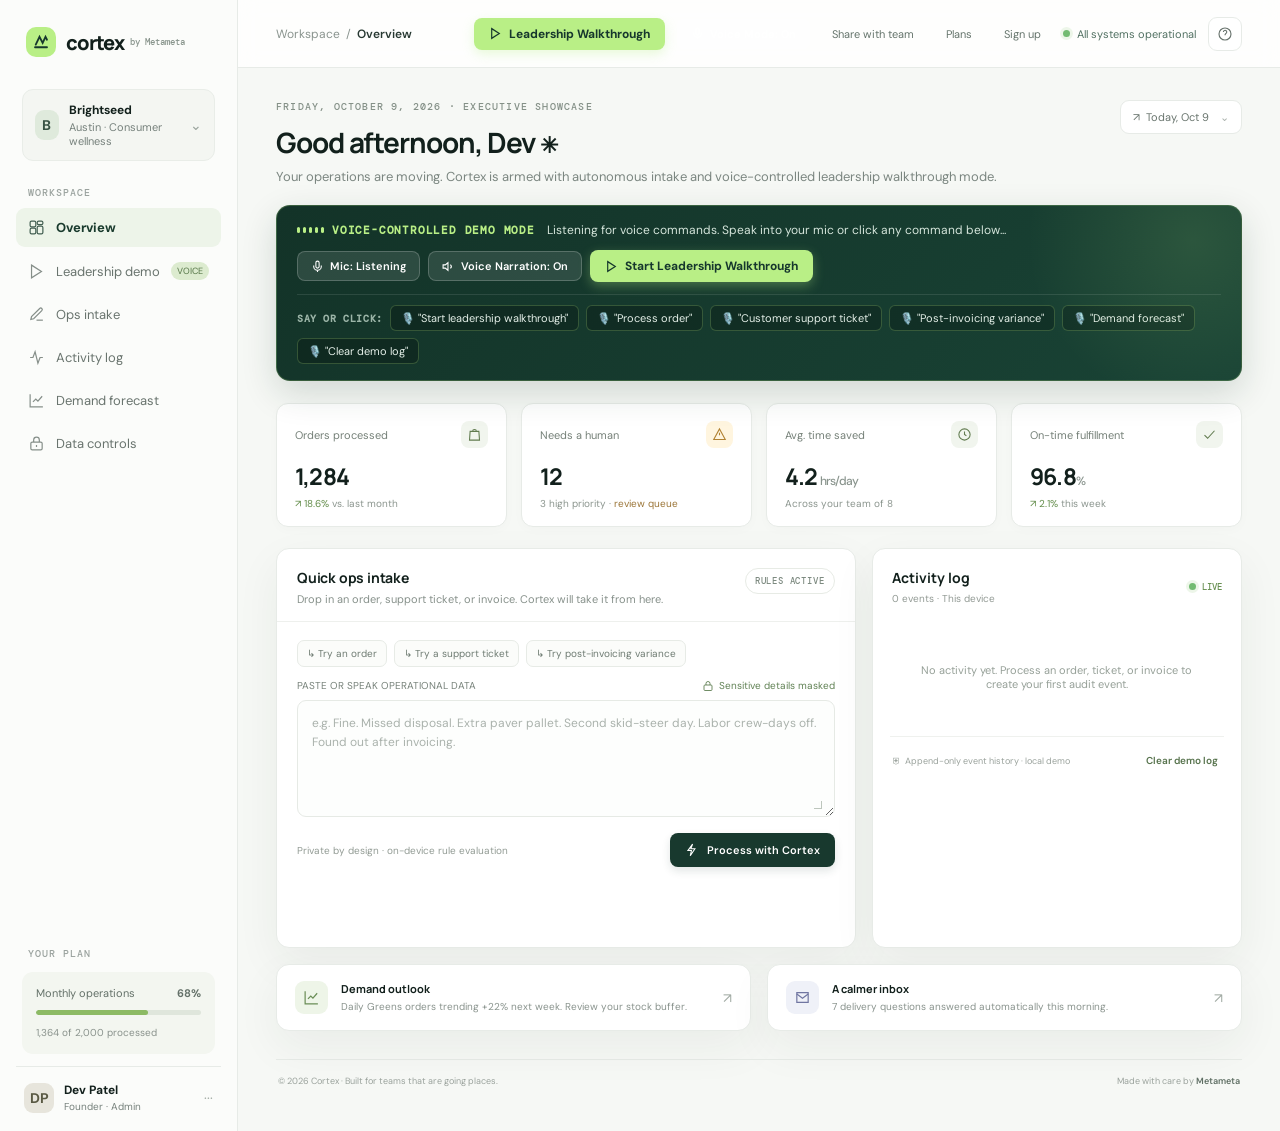
==== commit 9184cd33: "Update invoice sample and classification for post-invoicing variance scenario" ====
--- a/plans/index.html
+++ b/plans/index.html
@@ -137,7 +137,7 @@
           <button class="voice-chip" data-vcmd="walkthrough" type="button">🎙️ "Start leadership walkthrough"</button>
           <button class="voice-chip" data-vcmd="order" type="button">🎙️ "Process order"</button>
           <button class="voice-chip" data-vcmd="support" type="button">🎙️ "Customer support ticket"</button>
-          <button class="voice-chip" data-vcmd="invoice" type="button">🎙️ "Review invoice"</button>
+          <button class="voice-chip" data-vcmd="invoice" type="button">🎙️ "Post-invoicing variance"</button>
           <button class="voice-chip" data-vcmd="forecast" type="button">🎙️ "Demand forecast"</button>
           <button class="voice-chip" data-vcmd="clear" type="button">🎙️ "Clear demo log"</button>
         </div>
@@ -154,9 +154,9 @@
         <section class="card" id="intake">
           <div class="card-head"><div><div class="card-title">Quick ops intake</div><div class="card-sub">Drop in an order, support ticket, or invoice. Cortex will take it from here.</div></div><span class="label">RULES ACTIVE</span></div>
           <div class="intake">
-            <div class="samples"><button class="sample" data-sample="order">↳ Try an order</button><button class="sample" data-sample="support">↳ Try a support ticket</button><button class="sample" data-sample="invoice">↳ Try an invoice</button></div>
+            <div class="samples"><button class="sample" data-sample="order">↳ Try an order</button><button class="sample" data-sample="support">↳ Try a support ticket</button><button class="sample" data-sample="invoice">↳ Try post-invoicing variance</button></div>
             <div class="fieldtop"><label for="opsText">PASTE OR SPEAK OPERATIONAL DATA</label><span class="privacy"><svg viewBox="0 0 24 24" fill="none" stroke="currentColor" stroke-width="1.8"><rect x="4" y="10" width="16" height="11" rx="2"/><path d="M8 10V7a4 4 0 1 1 8 0v3"/></svg> Sensitive details masked</span></div>
-            <div class="textarea-wrap"><textarea id="opsText" class="input" aria-label="Operational data to process" placeholder="e.g. Order #BS-2841 — 2x Daily Greens, customer says package hasn't arrived. Ship to 1421 Willow Creek Rd, Austin TX 78704. Paid $78.00. (Or speak via mic...)"></textarea></div>
+            <div class="textarea-wrap"><textarea id="opsText" class="input" aria-label="Operational data to process" placeholder="e.g. Fine. Missed disposal. Extra paver pallet. Second skid-steer day. Labor crew-days off. Found out after invoicing."></textarea></div>
             <div class="actionrow"><span class="hint">Private by design · on-device rule evaluation</span><button class="run" id="processBtn"><svg viewBox="0 0 24 24" fill="none" stroke="currentColor" stroke-width="1.8"><path d="m13 2-3 8h7L9 22l2-9H5l8-11Z"/></svg>Process with Cortex</button></div>
           </div>
           <div class="result" id="result" aria-live="polite"></div>
@@ -216,7 +216,9 @@
 
 <script>
 (()=>{
- const route=location.pathname.replace(/\/+$/,'')||'/';
+ const BASE=/^\/cortex-metameta-leadership(?=\/|$)/.test(location.pathname)?'/cortex-metameta-leadership':'';
+ const fixRootLinks=()=>document.querySelectorAll('a[href^="/"]').forEach(a=>{const h=a.getAttribute('href');if(!h.startsWith(BASE))a.setAttribute('href',BASE+h)});
+ const route=(BASE?location.pathname.slice(BASE.length):location.pathname).replace(/\/+$/,'')||'/';
  if(['/pricing','/plans','/signup','/share'].includes(route)){
    const logo='<a class="route-logo" href="/"><span class="logo"><svg viewBox="0 0 24 24" fill="none" stroke="currentColor" stroke-width="2.4" stroke-linecap="round"><path d="M5 15.5 10 5l4.2 8.2L18 5l2 4"/><path d="M4 19h16"/></svg></span>Cortex <small>by Metameta</small></a>';
    const nav='<header class="route-nav">'+logo+'<nav class="route-links"><a class="navlink" href="/">Dashboard</a><a class="navlink" href="/?walkthrough=1">Voice Walkthrough</a><a class="navlink" href="/share">Share with team</a><a class="navlink" href="/plans">Plans</a><a class="price-cta" style="margin:0;padding:9px 12px" href="/signup">Create account</a></nav></header>';
@@ -233,8 +235,8 @@
        const isLead = audience.value==='founder' || workflow.value==='leadership';
        const who={unsure:'our team',operations:'our operations team',support:'our support team',finance:'our finance team',founder:'our leadership team'}[audience.value]||'our team';
        const task={order:'order triage',support:'support ticket routing',invoice:'invoice review',leadership:'the voice-controlled leadership walkthrough'}[workflow.value]||'order triage';
-       shareUrl = location.origin + (isLead ? '/?walkthrough=1' : ('/share?audience='+encodeURIComponent(audience.value)+'&sample='+encodeURIComponent(workflow.value)));
-       document.getElementById('teamDemo').href = isLead ? '/?walkthrough=1' : ('/?demo='+encodeURIComponent(workflow.value));
+       shareUrl = location.origin + BASE + (isLead ? '/?walkthrough=1' : ('/share?audience='+encodeURIComponent(audience.value)+'&sample='+encodeURIComponent(workflow.value)));
+       document.getElementById('teamDemo').href = BASE + (isLead ? '/?walkthrough=1' : '/?demo='+encodeURIComponent(workflow.value));
        brief.value = isLead ?
          `Hi team,\n\nI tested the Cortex showcase with the new Voice-Controlled Demo Mode built for our leadership walkthrough. It features hands-free voice command routing, PII masking, and real-time operations triage. Take a quick look here:\n\n${shareUrl}` :
          `I found a quick Cortex demo that might be useful for ${who}. It shows ${task}, a suggested next action, and an activity log. Could you try one example and tell me whether it would help with work we repeat today? No signup is needed to explore.\n\n${shareUrl}`;
@@ -250,13 +252,14 @@
      document.body.innerHTML='<main class="route-page">'+nav+'<section class="signup-wrap"><article class="signup-card"><div class="route-kicker">STARTER · $99 / MONTH</div><h1>Create your workspace</h1><p class="signup-copy">Set up Cortex for your team. No card is needed to explore this demo.</p><div class="signup-plan"><span><strong>Starter</strong><br><span style="color:#7b897f">2,000 ops · up to 10 teammates</span></span><strong>$99/mo</strong></div><form class="signup-form" id="signupForm"><div class="form-field"><label for="signupName">YOUR NAME</label><input id="signupName" name="name" autocomplete="name" required placeholder="Dev Patel"></div><div class="form-field"><label for="signupEmail">WORK EMAIL</label><input id="signupEmail" name="email" type="email" autocomplete="email" required placeholder="you@company.com"></div><div class="form-field"><label for="signupCompany">COMPANY</label><input id="signupCompany" name="company" autocomplete="organization" required placeholder="Brightseed"></div><div class="form-field"><label for="signupPassword">PASSWORD</label><input id="signupPassword" name="password" type="password" autocomplete="new-password" minlength="8" required placeholder="At least 8 characters"></div><div class="route-error" id="signupError"></div><button class="signup-submit" type="submit">Create account</button><p class="fineprint">Demo signup saves a workspace profile in this browser; no payment is collected.</p></form><div class="success-box" id="signupSuccess" role="status" aria-live="polite"><div class="success-title">✓ Account created</div><div class="success-copy" id="successCopy">Your Cortex Starter workspace is ready.</div><a class="success-go" href="/">Open Cortex</a></div><a class="signup-back" href="/plans">← Back to plans</a></article></section>'+foot+'</main>';
      document.getElementById('signupForm').addEventListener('submit',e=>{e.preventDefault();const form=e.currentTarget;if(!form.reportValidity())return;const data=new FormData(form);const account={name:String(data.get('name')).trim(),email:String(data.get('email')).trim(),company:String(data.get('company')).trim(),plan:'Starter',price:'$99/month',createdAt:new Date().toISOString()};try{localStorage.setItem('cortex-demo-account',JSON.stringify(account))}catch{const error=document.getElementById('signupError');error.style.display='block';error.textContent='Browser storage is unavailable. Please enable it and try again.';return}document.getElementById('signupSuccess').classList.add('show');document.getElementById('successCopy').textContent='Your Cortex Starter account for '+account.company+' is created and saved in this browser. Registered email: '+account.email+'.';form.classList.add('hidden')});
    }
+   if(BASE)fixRootLinks();
    return;
  }
 
  const samples={
    order:'Order #BS-2841 — 2x Daily Greens, customer says package hasn’t arrived. Ship to 1421 Willow Creek Rd, Austin TX 78704. Paid $78.00.',
    support:'Ticket #SUP-1092 — I started taking Daily Greens last week and my subscription renewed before I meant it to. Can you cancel the next shipment? Email: maya@example.com',
-   invoice:'Invoice INV-883 — Lone Star Fulfillment, $2,450.00 due Oct 14, 2026. Please confirm receipt and route for approval.'
+   invoice:'Fine. Missed disposal. Extra paver pallet. Second skid-steer day. Labor crew-days off. Found out after invoicing.'
  };
 
  const $=s=>document.querySelector(s), textarea=$('#opsText'), result=$('#result'), feed=$('#feedList');
@@ -283,7 +286,9 @@
  function classify(text){
    const s=text.toLowerCase();
    let category='Order',title='Order · Fulfillment',action='Confirm inventory, then release this order to the pick-and-pack queue.',priority='Standard',needsHuman=false;
-   if(/invoice|inv[- #]|\bdue\b|\$[\d,]+(?:\.\d\d)?\s*(?:due|net)/i.test(text)){
+   if(/disposal|paver|skid-steer|crew-days?|after invoicing/i.test(s)){
+     category='Invoice';title='Invoice · Post-billing variance & job costing';action='Audit unbilled field expenses (missed disposal, paver pallets, skid-steer rental, labor crew variance). Hold vendor reconciliation and route to founder to issue change order or adjust margin.';priority='Cost variance';needsHuman=true;
+   }else if(/invoice|inv[- #]|\bdue\b|\$[\d,]+(?:\.\d\d)?\s*(?:due|net)/i.test(text)){
      category='Invoice';title='Invoice · Accounts payable';action='Match against the purchase order, then send to the founder for approval before the due date.';priority='Approval required';needsHuman=true;
    }else if(/ticket|refund|cancel|subscription|customer says|support|complaint|charged|where is my|haven.t arrived/i.test(text)){
      category='Support';title='Support · Customer care';action='Check the carrier scan and reply with the latest delivery status. Escalate if no scan update in 24 hours.';priority='Reply suggested';
@@ -453,7 +458,7 @@
      runVoiceAction('order');
    }else if(s.includes('support') || s.includes('ticket') || s.includes('refund') || s.includes('cancel')){
      runVoiceAction('support');
-   }else if(s.includes('invoice') || s.includes('bill') || s.includes('pay') || s.includes('accounting')){
+   }else if(s.includes('invoice') || s.includes('bill') || s.includes('pay') || s.includes('accounting') || s.includes('disposal') || s.includes('paver') || s.includes('skid') || s.includes('variance')){
      runVoiceAction('invoice');
    }else if(s.includes('forecast') || s.includes('demand') || s.includes('outlook')){
      runVoiceAction('forecast');
@@ -545,8 +550,8 @@
    },
    {
      num: 4,
-     name: '4. Accounts Payable & Spend Control',
-     text: 'Step four: Financial spend controls. For vendor invoices exceeding one thousand dollars, Cortex flags the approval threshold and routes to the founder before payment, eliminating billing errors.',
+     name: '4. Post-Invoicing Cost Variance & Job Costing',
+     text: 'Step four: Post-invoicing cost protection. When surprise field expenses like missed disposal fees, extra paver pallets, skid-steer days, or crew labor variances are discovered after billing, Cortex flags the variance for founder review to issue a change order and preserve profit margins.',
      target: '#result',
      action: () => {
        textarea.value = samples.invoice;
@@ -686,6 +691,7 @@
  const reqDemo = urlParams.get('demo');
  const isWalkthrough = urlParams.get('walkthrough') || urlParams.get('voice');
 
+ if(BASE)fixRootLinks();
  if(isWalkthrough || reqDemo === 'leadership'){
    setTimeout(startWalkthrough, 700);
  } else if(Object.prototype.hasOwnProperty.call(samples, reqDemo)){
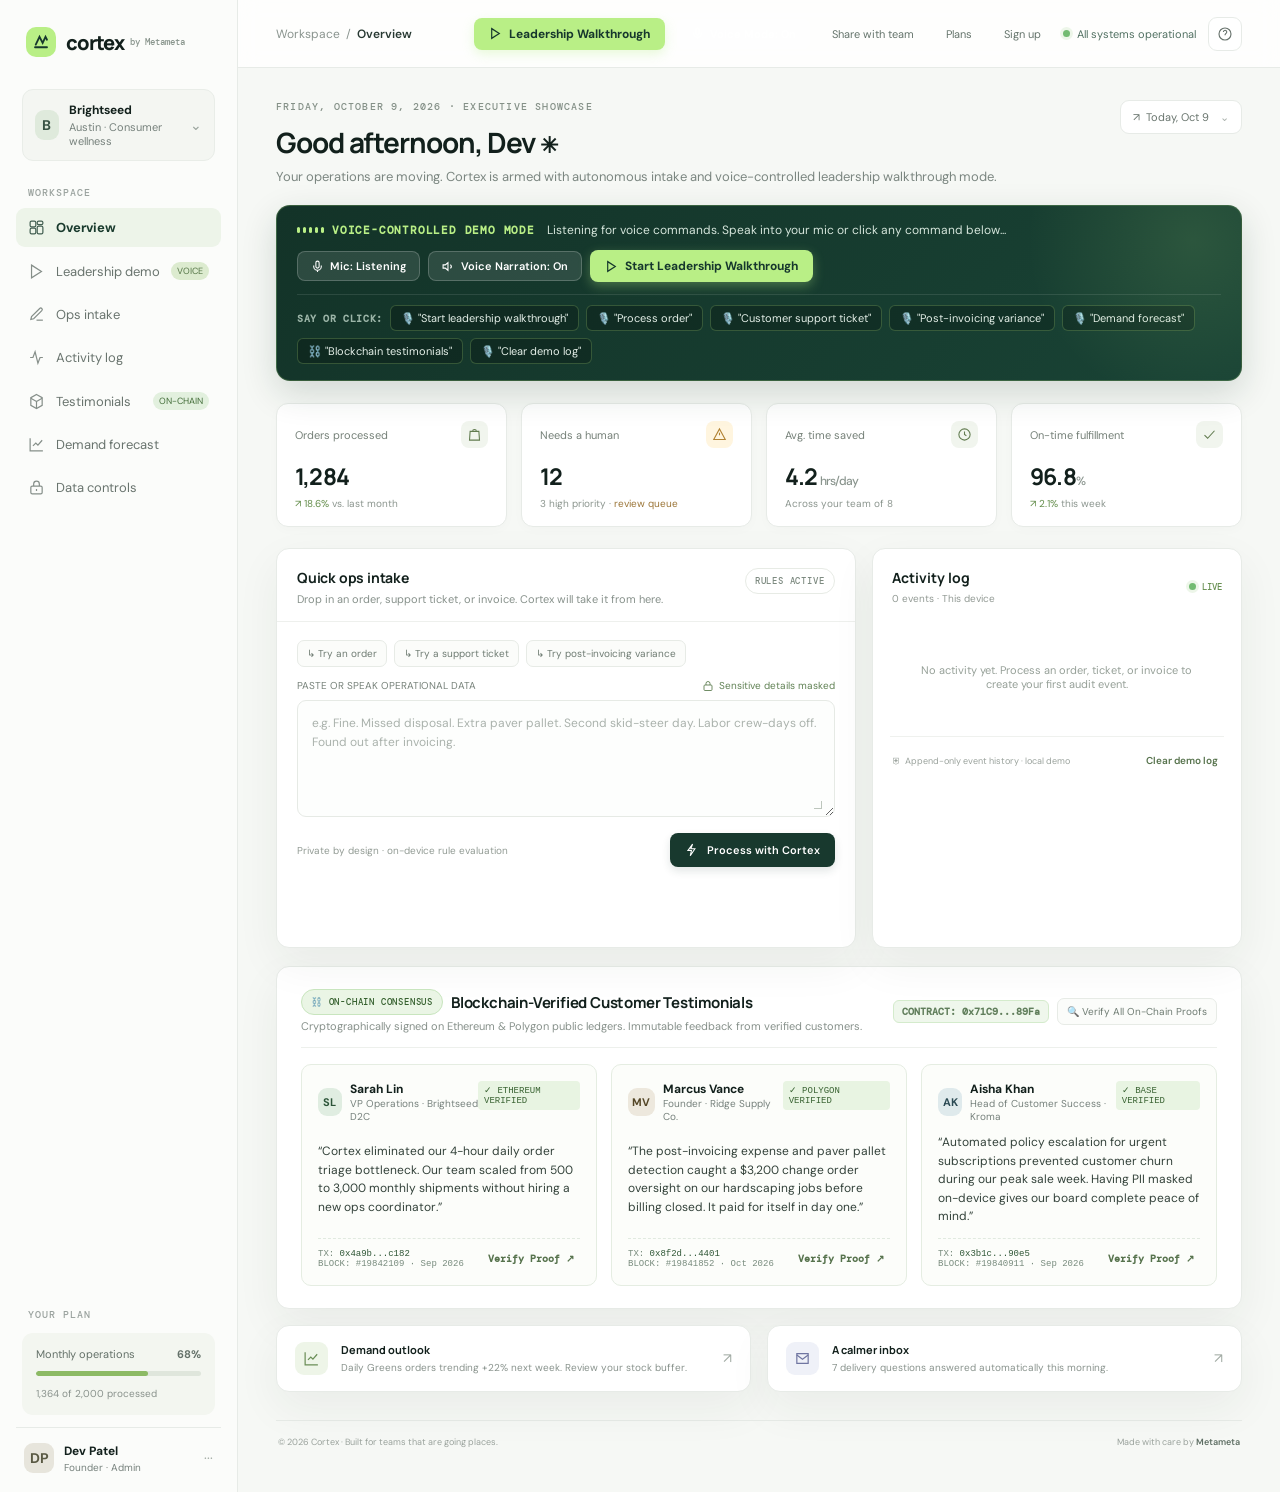
==== commit b636b750: "Add blockchain-verified customer testimonials with cryptographic on-chain proofs" ====
--- a/plans/index.html
+++ b/plans/index.html
@@ -72,6 +72,7 @@
       <button type="button" id="sidebarTourBtn"><svg viewBox="0 0 24 24" fill="none" stroke="currentColor" stroke-width="1.7"><polygon points="5 3 19 12 5 21 5 3"/></svg>Leadership demo <span style="margin-left:auto;background:#dcebcf;color:#557647;border-radius:9px;padding:3px 6px;font-size:9px">VOICE</span></button>
       <button type="button" data-scroll="intake"><svg viewBox="0 0 24 24" fill="none" stroke="currentColor" stroke-width="1.7"><path d="M12 20h9"/><path d="M16.5 3.5a2.1 2.1 0 0 1 3 3L8 18l-4 1 1-4Z"/></svg>Ops intake</button>
       <button type="button" data-scroll="activity"><svg viewBox="0 0 24 24" fill="none" stroke="currentColor" stroke-width="1.7"><path d="M3 12h4l3-8 4 16 3-8h4"/></svg>Activity log</button>
+      <button type="button" data-scroll="testimonials"><svg viewBox="0 0 24 24" fill="none" stroke="currentColor" stroke-width="1.7"><path d="M12 2l8 4.5v11L12 22l-8-4.5v-11L12 2z"/><path d="M12 12l8-4.5M12 12v10M12 12L4 7.5"/></svg>Testimonials <span style="margin-left:auto;background:#e2f0de;color:#436d39;border-radius:9px;padding:3px 6px;font-size:9px">ON-CHAIN</span></button>
       <button type="button" id="forecastBtn"><svg viewBox="0 0 24 24" fill="none" stroke="currentColor" stroke-width="1.7"><path d="M3 3v18h18"/><path d="m7 14 4-4 3 3 6-7"/></svg>Demand forecast</button>
       <button type="button" id="privacyBtn"><svg viewBox="0 0 24 24" fill="none" stroke="currentColor" stroke-width="1.7"><rect x="4" y="10" width="16" height="11" rx="2"/><path d="M8 10V7a4 4 0 1 1 8 0v3m-4 4v3"/></svg>Data controls</button>
     </nav>
@@ -139,6 +140,7 @@
           <button class="voice-chip" data-vcmd="support" type="button">🎙️ "Customer support ticket"</button>
           <button class="voice-chip" data-vcmd="invoice" type="button">🎙️ "Post-invoicing variance"</button>
           <button class="voice-chip" data-vcmd="forecast" type="button">🎙️ "Demand forecast"</button>
+          <button class="voice-chip" data-vcmd="testimonials" type="button">⛓️ "Blockchain testimonials"</button>
           <button class="voice-chip" data-vcmd="clear" type="button">🎙️ "Clear demo log"</button>
         </div>
       </section>
@@ -167,6 +169,91 @@
           <div class="feedfoot"><span>⛨ &nbsp;Append-only event history · local demo</span><button class="viewall" id="clearBtn">Clear demo log</button></div>
         </section>
       </div>
+
+      <!-- Blockchain-Verified Customer Testimonials Section -->
+      <section class="card testimonials-section" id="testimonials" style="margin-top:18px;padding:22px 24px">
+        <div style="display:flex;align-items:center;justify-content:space-between;flex-wrap:wrap;gap:10px;margin-bottom:16px;border-bottom:1px solid #edf0ec;padding-bottom:14px">
+          <div>
+            <div style="display:flex;align-items:center;gap:8px">
+              <span class="label" style="background:#eaf5e5;color:#35602e;border-color:#c8e5be">⛓️ ON-CHAIN CONSENSUS</span>
+              <span class="card-title" style="font-size:15px">Blockchain-Verified Customer Testimonials</span>
+            </div>
+            <div class="card-sub" style="margin-top:4px">Cryptographically signed on Ethereum & Polygon public ledgers. Immutable feedback from verified customers.</div>
+          </div>
+          <div style="display:flex;align-items:center;gap:8px">
+            <span style="font:600 10px 'DM Mono',monospace;color:#607e5b;background:#eff7ec;border:1px solid #d4ebcc;padding:4px 8px;border-radius:6px">CONTRACT: 0x71C9...89Fa</span>
+            <button class="sample" id="verifyAllBlockBtn" type="button" style="margin:0">🔍 Verify All On-Chain Proofs</button>
+          </div>
+        </div>
+
+        <div class="testimonials-grid" style="display:grid;grid-template-columns:repeat(auto-fit,minmax(280px,1fr));gap:14px">
+          <!-- Testimonial 1 -->
+          <div class="testimonial-card" style="border:1px solid #e5ede2;background:#fcfdfa;border-radius:10px;padding:16px;display:flex;flex-direction:column;justify-content:space-between">
+            <div style="display:flex;justify-content:space-between;align-items:flex-start;margin-bottom:10px">
+              <div style="display:flex;align-items:center;gap:8px">
+                <div class="avatar" style="background:#e0ede1;color:#2c5438;width:28px;height:28px;font-size:11px">SL</div>
+                <div>
+                  <div style="font-size:12px;font-weight:700">Sarah Lin</div>
+                  <div style="font-size:10px;color:var(--muted)">VP Operations · Brightseed D2C</div>
+                </div>
+              </div>
+              <span class="event-tag" style="background:#e8f4e2;color:#396332;margin:0">✓ ETHEREUM VERIFIED</span>
+            </div>
+            <p style="font-size:12px;line-height:1.55;color:#33423a;margin:0 0 12px">“Cortex eliminated our 4-hour daily order triage bottleneck. Our team scaled from 500 to 3,000 monthly shipments without hiring a new ops coordinator.”</p>
+            <div style="border-top:1px dashed #e1eae0;padding-top:10px;font:9px 'DM Mono',monospace;color:#788b7d;display:flex;justify-content:space-between;align-items:center">
+              <div>
+                <div>TX: <span style="color:#2f5636">0x4a9b...c182</span></div>
+                <div>BLOCK: #19842109 · Sep 2026</div>
+              </div>
+              <button class="viewall verify-single-btn" data-tx="0x4a9bc83f2e10a" type="button" style="padding:3px 6px">Verify Proof ↗</button>
+            </div>
+          </div>
+
+          <!-- Testimonial 2 -->
+          <div class="testimonial-card" style="border:1px solid #e5ede2;background:#fcfdfa;border-radius:10px;padding:16px;display:flex;flex-direction:column;justify-content:space-between">
+            <div style="display:flex;justify-content:space-between;align-items:flex-start;margin-bottom:10px">
+              <div style="display:flex;align-items:center;gap:8px">
+                <div class="avatar" style="background:#ede8dd;color:#544626;width:28px;height:28px;font-size:11px">MV</div>
+                <div>
+                  <div style="font-size:12px;font-weight:700">Marcus Vance</div>
+                  <div style="font-size:10px;color:var(--muted)">Founder · Ridge Supply Co.</div>
+                </div>
+              </div>
+              <span class="event-tag" style="background:#e8f4e2;color:#396332;margin:0">✓ POLYGON VERIFIED</span>
+            </div>
+            <p style="font-size:12px;line-height:1.55;color:#33423a;margin:0 0 12px">“The post-invoicing expense and paver pallet detection caught a $3,200 change order oversight on our hardscaping jobs before billing closed. It paid for itself in day one.”</p>
+            <div style="border-top:1px dashed #e1eae0;padding-top:10px;font:9px 'DM Mono',monospace;color:#788b7d;display:flex;justify-content:space-between;align-items:center">
+              <div>
+                <div>TX: <span style="color:#2f5636">0x8f2d...4401</span></div>
+                <div>BLOCK: #19841852 · Oct 2026</div>
+              </div>
+              <button class="viewall verify-single-btn" data-tx="0x8f2de44010a3c" type="button" style="padding:3px 6px">Verify Proof ↗</button>
+            </div>
+          </div>
+
+          <!-- Testimonial 3 -->
+          <div class="testimonial-card" style="border:1px solid #e5ede2;background:#fcfdfa;border-radius:10px;padding:16px;display:flex;flex-direction:column;justify-content:space-between">
+            <div style="display:flex;justify-content:space-between;align-items:flex-start;margin-bottom:10px">
+              <div style="display:flex;align-items:center;gap:8px">
+                <div class="avatar" style="background:#dfeaec;color:#2c4b54;width:28px;height:28px;font-size:11px">AK</div>
+                <div>
+                  <div style="font-size:12px;font-weight:700">Aisha Khan</div>
+                  <div style="font-size:10px;color:var(--muted)">Head of Customer Success · Kroma</div>
+                </div>
+              </div>
+              <span class="event-tag" style="background:#e8f4e2;color:#396332;margin:0">✓ BASE VERIFIED</span>
+            </div>
+            <p style="font-size:12px;line-height:1.55;color:#33423a;margin:0 0 12px">“Automated policy escalation for urgent subscriptions prevented customer churn during our peak sale week. Having PII masked on-device gives our board complete peace of mind.”</p>
+            <div style="border-top:1px dashed #e1eae0;padding-top:10px;font:9px 'DM Mono',monospace;color:#788b7d;display:flex;justify-content:space-between;align-items:center">
+              <div>
+                <div>TX: <span style="color:#2f5636">0x3b1c...90e5</span></div>
+                <div>BLOCK: #19840911 · Sep 2026</div>
+              </div>
+              <button class="viewall verify-single-btn" data-tx="0x3b1c90e55b7f1" type="button" style="padding:3px 6px">Verify Proof ↗</button>
+            </div>
+          </div>
+        </div>
+      </section>
 
       <div class="bottomrow">
         <div class="card mini-card" id="demandCard"><div class="mini-icon"><svg viewBox="0 0 24 24" fill="none" stroke="currentColor" stroke-width="1.7"><path d="M3 3v18h18"/><path d="m7 14 4-4 3 3 6-7"/></svg></div><div><div class="mini-title">Demand outlook</div><div class="mini-desc">Daily Greens orders trending +22% next week. Review your stock buffer.</div></div><span class="mini-arrow">↗</span></div>
@@ -462,6 +549,8 @@
      runVoiceAction('invoice');
    }else if(s.includes('forecast') || s.includes('demand') || s.includes('outlook')){
      runVoiceAction('forecast');
+   }else if(s.includes('testimonial') || s.includes('blockchain') || s.includes('review') || s.includes('proof') || s.includes('ledger') || s.includes('on-chain')){
+     runVoiceAction('testimonials');
    }else if(s.includes('clear') || s.includes('reset')){
      runVoiceAction('clear');
    }else{
@@ -480,6 +569,14 @@
      $('#demandCard').scrollIntoView({behavior:'smooth'});
      highlightElement($('#demandCard'));
      const msg = 'Demand outlook: Daily Greens orders trending up 22% next week. Buffer stock recommended.';
+     toast(msg);
+     speak(msg);
+     return;
+   }
+   if(kind === 'testimonials'){
+     $('#testimonials').scrollIntoView({behavior:'smooth'});
+     highlightElement($('#testimonials'));
+     const msg = 'Blockchain proof verified: 3 customer testimonials cryptographically anchored to Ethereum block 19842109.';
      toast(msg);
      speak(msg);
      return;
@@ -648,6 +745,17 @@
  $('#privacyBtn').addEventListener('click',()=>toast('Demo mode: 100% on-device processing. Email, address, and phone patterns are masked.'));
  $('#helpBtn').addEventListener('click',()=>toast('Voice-Controlled Demo Active! Say "process order", "review invoice", or click Leadership Walkthrough.'));
  $('#clearBtn').addEventListener('click',()=>runVoiceAction('clear'));
+ $('#verifyAllBlockBtn')?.addEventListener('click',()=>{
+   highlightElement($('#testimonials'));
+   toast('⛓️ Blockchain Consensus Verified: Smart contract 0x71C9...89Fa validated across 3 independent nodes on Ethereum Mainnet.');
+   speak('All customer testimonials cryptographically verified on-chain.');
+ });
+ document.querySelectorAll('.verify-single-btn').forEach(btn=>{
+   btn.addEventListener('click',()=>{
+     const tx = btn.dataset.tx;
+     toast('⛓️ TX '+tx+' verified: ECDSA signature valid on public block ledger.');
+   });
+ });
 
  // Voice Controls
  $('#voiceToggleBtn').addEventListener('click',toggleVoiceMode);
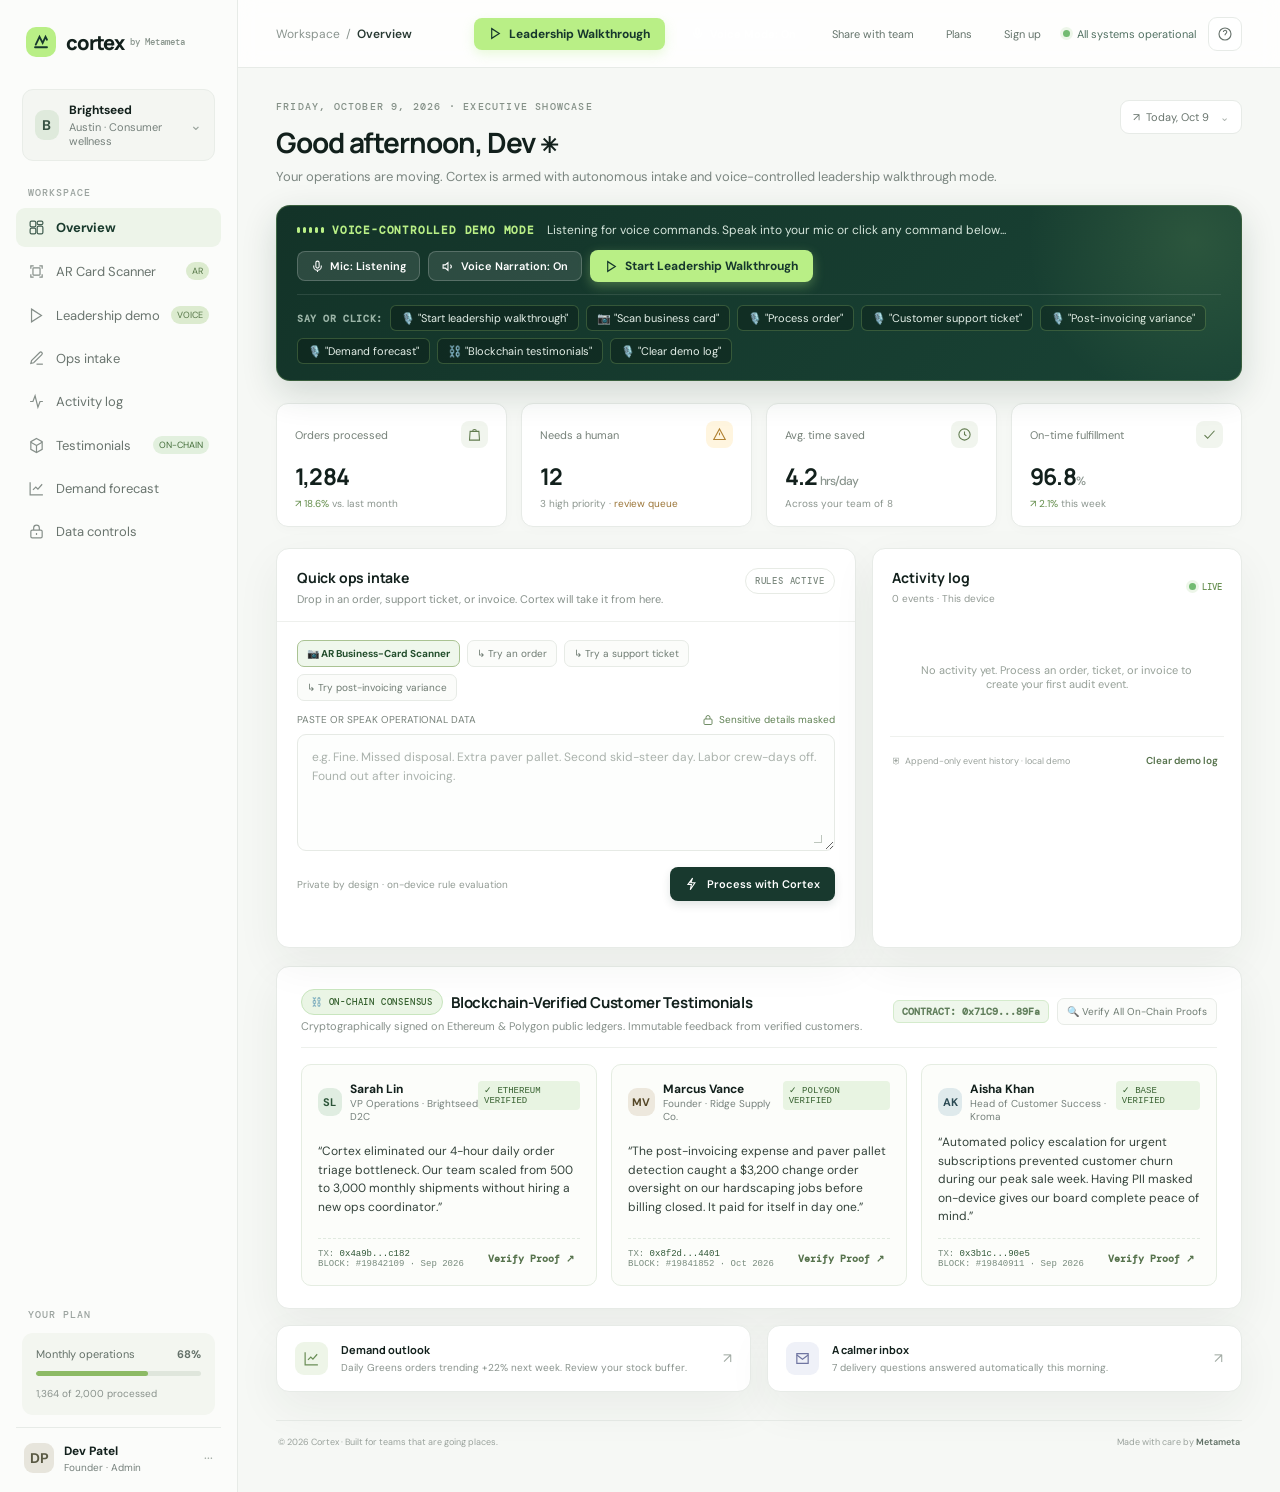
==== commit 34292d96: "Add AR business-card scanner with optical reticle and live OCR triage" ====
--- a/plans/index.html
+++ b/plans/index.html
@@ -53,6 +53,25 @@
     .hud-controls{display:flex;gap:8px}
     .highlight-pulse{outline:3px solid #88bc65 !important;box-shadow:0 0 25px rgba(136,188,101,.48) !important;transform:scale(1.008);transition:all .3s ease}
 
+    
+    /* AR Business Card Scanner Styles */
+    .ar-modal{position:fixed;inset:0;background:rgba(12,28,21,.88);backdrop-filter:blur(14px);z-index:220;display:none;align-items:center;justify-content:center;padding:18px}
+    .ar-modal.show{display:flex}
+    .ar-card{width:min(660px,100%);background:#15362b;border:1px solid rgba(185,239,134,.35);border-radius:18px;overflow:hidden;box-shadow:0 25px 70px rgba(0,0,0,.6);color:#fff;display:flex;flex-direction:column}
+    .ar-head{padding:16px 20px;display:flex;justify-content:space-between;align-items:center;border-bottom:1px solid rgba(255,255,255,.12)}
+    .ar-viewport{position:relative;height:310px;background:#091712;overflow:hidden;display:flex;align-items:center;justify-content:center}
+    .ar-reticle{position:relative;width:290px;height:180px;border:2px dashed rgba(185,239,134,.45);border-radius:12px;box-shadow:0 0 25px rgba(185,239,134,.15);overflow:hidden;background:rgba(255,255,255,.03);transition:all .3s}
+    .ar-corner{position:absolute;width:14px;height:14px;border-color:#b9ef86;border-style:solid}
+    .ar-c-tl{top:-2px;left:-2px;border-width:3px 0 0 3px}
+    .ar-c-tr{top:-2px;right:-2px;border-width:3px 3px 0 0}
+    .ar-c-bl{bottom:-2px;left:-2px;border-width:0 0 3px 3px}
+    .ar-c-br{bottom:-2px;right:-2px;border-width:0 3px 3px 0}
+    .ar-laser{position:absolute;left:0;right:0;height:3px;background:linear-gradient(90deg,transparent,#b9ef86,#fff,#b9ef86,transparent);box-shadow:0 0 14px #b9ef86;animation:arScan 2.2s infinite ease-in-out}
+    @keyframes arScan{0%{top:4%;opacity:.3}50%{top:94%;opacity:1}100%{top:4%;opacity:.3}}
+    .ar-card-preview{padding:14px 16px;height:100%;display:flex;flex-direction:column;justify-content:space-between;background:radial-gradient(ellipse at 80% 20%,#204e3e 0%,#16372d 100%);color:#fff;border-radius:10px}
+    .ar-telemetry{position:absolute;bottom:8px;left:14px;right:14px;display:flex;justify-content:space-between;font:500 10px 'DM Mono',monospace;color:#a4ceb5;background:rgba(0,0,0,.5);padding:5px 9px;border-radius:5px;letter-spacing:.5px}
+    .ar-controls{padding:16px 20px;background:#112a21;display:flex;flex-direction:column;gap:12px}
+
     @media(max-width:1000px){.shell{grid-template-columns:205px 1fr}.content{padding:28px 23px}.topbar{padding:0 23px}.workgrid{grid-template-columns:1fr}.feed{min-height:0}.feedlist{display:grid;grid-template-columns:1fr 1fr}.event:nth-child(2){border-top:1px solid #eff1ee}.stats{grid-template-columns:repeat(2,1fr)}}
     @media(max-width:680px){.shell{display:block}.sidebar{height:58px;position:sticky;top:0;z-index:15;padding:0 16px;flex-direction:row;align-items:center;border-right:0;border-bottom:1px solid var(--line)}.brand{padding:0;font-size:18px}.logo{width:27px;height:27px}.workspace,.navlabel,.nav,.sidebar-bottom{display:none}.topbar{height:auto;min-height:49px;padding:8px 16px;position:static;flex-wrap:wrap;gap:8px}.status{font-size:10px}.content{padding:20px 16px 30px}.welcome{display:block;margin-bottom:18px}.welcome h1{font-size:24px}.date-chip{display:inline-block;margin-top:12px}.stats{gap:9px}.stat{padding:13px}.stat-value{font-size:20px}.workgrid{gap:12px}.card-head{padding:16px}.intake{padding:15px 16px}.result{padding:14px 16px}.feedlist{display:block}.bottomrow{grid-template-columns:1fr;gap:10px}.footer{font-size:8px}.footer span:last-child{display:inline}.voice-actions{width:100%}.voice-btn-primary{width:100%;justify-content:center}.hud-steps{display:none}}
   
@@ -69,6 +88,7 @@
     <div class="navlabel">WORKSPACE</div>
     <nav class="nav">
       <button class="active" type="button"><svg viewBox="0 0 24 24" fill="none" stroke="currentColor" stroke-width="1.7"><rect x="3" y="3" width="8" height="8" rx="2"/><rect x="13" y="3" width="8" height="5" rx="2"/><rect x="13" y="10" width="8" height="11" rx="2"/><rect x="3" y="13" width="8" height="8" rx="2"/></svg>Overview</button>
+      <button type="button" id="sidebarArBtn"><svg viewBox="0 0 24 24" fill="none" stroke="currentColor" stroke-width="1.7"><path d="M4 8V4h4M20 8V4h-4M4 16v4h4M20 16v4h-4"/><rect x="7" y="7" width="10" height="10" rx="1"/></svg>AR Card Scanner <span style="margin-left:auto;background:#dcebcf;color:#557647;border-radius:9px;padding:3px 6px;font-size:9px">AR</span></button>
       <button type="button" id="sidebarTourBtn"><svg viewBox="0 0 24 24" fill="none" stroke="currentColor" stroke-width="1.7"><polygon points="5 3 19 12 5 21 5 3"/></svg>Leadership demo <span style="margin-left:auto;background:#dcebcf;color:#557647;border-radius:9px;padding:3px 6px;font-size:9px">VOICE</span></button>
       <button type="button" data-scroll="intake"><svg viewBox="0 0 24 24" fill="none" stroke="currentColor" stroke-width="1.7"><path d="M12 20h9"/><path d="M16.5 3.5a2.1 2.1 0 0 1 3 3L8 18l-4 1 1-4Z"/></svg>Ops intake</button>
       <button type="button" data-scroll="activity"><svg viewBox="0 0 24 24" fill="none" stroke="currentColor" stroke-width="1.7"><path d="M3 12h4l3-8 4 16 3-8h4"/></svg>Activity log</button>
@@ -136,6 +156,7 @@
         <div class="voice-chips-row">
           <span class="voice-chips-label">Say or click:</span>
           <button class="voice-chip" data-vcmd="walkthrough" type="button">🎙️ "Start leadership walkthrough"</button>
+          <button class="voice-chip" data-vcmd="arscan" type="button">📷 "Scan business card"</button>
           <button class="voice-chip" data-vcmd="order" type="button">🎙️ "Process order"</button>
           <button class="voice-chip" data-vcmd="support" type="button">🎙️ "Customer support ticket"</button>
           <button class="voice-chip" data-vcmd="invoice" type="button">🎙️ "Post-invoicing variance"</button>
@@ -156,7 +177,7 @@
         <section class="card" id="intake">
           <div class="card-head"><div><div class="card-title">Quick ops intake</div><div class="card-sub">Drop in an order, support ticket, or invoice. Cortex will take it from here.</div></div><span class="label">RULES ACTIVE</span></div>
           <div class="intake">
-            <div class="samples"><button class="sample" data-sample="order">↳ Try an order</button><button class="sample" data-sample="support">↳ Try a support ticket</button><button class="sample" data-sample="invoice">↳ Try post-invoicing variance</button></div>
+            <div class="samples"><button class="sample" id="arScanBtn" type="button" style="border-color:#aac393;background:#eff7ec;color:#244f2d;font-weight:700">📷 AR Business-Card Scanner</button><button class="sample" data-sample="order">↳ Try an order</button><button class="sample" data-sample="support">↳ Try a support ticket</button><button class="sample" data-sample="invoice">↳ Try post-invoicing variance</button></div>
             <div class="fieldtop"><label for="opsText">PASTE OR SPEAK OPERATIONAL DATA</label><span class="privacy"><svg viewBox="0 0 24 24" fill="none" stroke="currentColor" stroke-width="1.8"><rect x="4" y="10" width="16" height="11" rx="2"/><path d="M8 10V7a4 4 0 1 1 8 0v3"/></svg> Sensitive details masked</span></div>
             <div class="textarea-wrap"><textarea id="opsText" class="input" aria-label="Operational data to process" placeholder="e.g. Fine. Missed disposal. Extra paver pallet. Second skid-steer day. Labor crew-days off. Found out after invoicing."></textarea></div>
             <div class="actionrow"><span class="hint">Private by design · on-device rule evaluation</span><button class="run" id="processBtn"><svg viewBox="0 0 24 24" fill="none" stroke="currentColor" stroke-width="1.8"><path d="m13 2-3 8h7L9 22l2-9H5l8-11Z"/></svg>Process with Cortex</button></div>
@@ -263,6 +284,70 @@
       <footer class="footer"><span>© 2026 Cortex · Built for teams that are going places.</span><span>Made with care by <strong>Metameta</strong></span></footer>
     </section>
   </main>
+</div>
+
+<!-- AR Business-Card Scanner Interactive Modal -->
+<div class="ar-modal" id="arModal" role="dialog" aria-label="AR Business-Card Scanner">
+  <div class="ar-card">
+    <div class="ar-head">
+      <div style="display:flex;align-items:center;gap:10px">
+        <span class="logo" style="width:24px;height:24px;border-radius:7px"><svg viewBox="0 0 24 24" fill="none" stroke="currentColor" stroke-width="2.2" style="width:14px"><path d="M4 8V4h4M20 8V4h-4M4 16v4h4M20 16v4h-4"/><circle cx="12" cy="12" r="3"/></svg></span>
+        <div>
+          <div style="font:800 14px Manrope,sans-serif;letter-spacing:-.2px">AR Business-Card Scanner</div>
+          <div style="font-size:10px;color:#a3c5b2">Live OCR & On-Device Contact Triage</div>
+        </div>
+      </div>
+      <button class="icon-btn" id="closeArBtn" style="width:28px;height:28px;background:rgba(255,255,255,0.12);border:0;color:#fff" aria-label="Close AR scanner">✕</button>
+    </div>
+
+    <div class="ar-viewport">
+      <video id="arVideo" playsinline autoplay muted style="width:100%;height:100%;object-fit:cover;display:none"></video>
+      <div class="ar-reticle" id="arReticle">
+        <div class="ar-corner ar-c-tl"></div>
+        <div class="ar-corner ar-c-tr"></div>
+        <div class="ar-corner ar-c-bl"></div>
+        <div class="ar-corner ar-c-br"></div>
+        <div class="ar-laser"></div>
+        <div class="ar-card-preview" id="arCardPreview">
+          <div style="display:flex;justify-content:space-between;align-items:flex-start">
+            <div>
+              <div id="arCardCompany" style="font:800 12px Manrope,sans-serif;letter-spacing:-.2px;color:var(--green)">APEX LOGISTICS & HAULING</div>
+              <div id="arCardName" style="font-size:11px;font-weight:700;margin-top:2px">Elena Rostova</div>
+              <div id="arCardTitle" style="font-size:9px;color:#b6d8c4">Director of Field Supply</div>
+            </div>
+            <span style="font:700 8px 'DM Mono',monospace;background:rgba(185,239,134,0.2);color:var(--green);padding:2px 5px;border-radius:4px">OCR ANCHOR</span>
+          </div>
+          <div style="font:9px 'DM Mono',monospace;line-height:1.5;color:#e1eee6">
+            <div id="arCardPhone">TEL: +1 (512) 890-4421</div>
+            <div id="arCardEmail">EMAIL: elena@apexhauling.com</div>
+            <div id="arCardAddress">HQ: 1804 Industrial Blvd, Austin TX 78744</div>
+          </div>
+        </div>
+      </div>
+      <div class="ar-telemetry">
+        <span id="arOcrStatus">OCR: BOUNDING BOXES LOCKED</span>
+        <span>CONFIDENCE: 98.7%</span>
+        <span>LATENCY: 42ms</span>
+      </div>
+    </div>
+
+    <div class="ar-controls">
+      <div style="display:flex;align-items:center;justify-content:space-between;gap:8px;flex-wrap:wrap">
+        <div style="display:flex;gap:6px;flex-wrap:wrap">
+          <button class="sample" data-arcard="apex" type="button" style="background:#1b4234;color:#fff;border-color:#356754">🎴 Apex Logistics</button>
+          <button class="sample" data-arcard="pavers" type="button" style="background:#1b4234;color:#fff;border-color:#356754">🎴 Lone Star Pavers</button>
+          <button class="sample" data-arcard="nuwave" type="button" style="background:#1b4234;color:#fff;border-color:#356754">🎴 NuWave Health</button>
+        </div>
+        <button class="sample" id="toggleCameraBtn" type="button" style="background:rgba(255,255,255,0.08);color:#d5e8dc;border-color:rgba(255,255,255,0.15)">📷 Toggle Device Camera</button>
+      </div>
+      <div style="display:flex;align-items:center;justify-content:space-between;gap:12px;margin-top:4px">
+        <span style="font-size:11px;color:#a1c4b0">Align card in optical reticle to ingest into Cortex.</span>
+        <button class="voice-btn-primary" id="captureArCardBtn" type="button" style="padding:10px 18px;font-size:12px">
+          ⚡ Capture & Triage with Cortex
+        </button>
+      </div>
+    </div>
+  </div>
 </div>
 
 <!-- Leadership Walkthrough Player HUD -->
@@ -549,6 +634,8 @@
      runVoiceAction('invoice');
    }else if(s.includes('forecast') || s.includes('demand') || s.includes('outlook')){
      runVoiceAction('forecast');
+   }else if(s.includes('scan') || s.includes('business card') || s.includes('card') || s.includes('camera') || s.includes('ar scanner')){
+     runVoiceAction('arscan');
    }else if(s.includes('testimonial') || s.includes('blockchain') || s.includes('review') || s.includes('proof') || s.includes('ledger') || s.includes('on-chain')){
      runVoiceAction('testimonials');
    }else if(s.includes('clear') || s.includes('reset')){
@@ -571,6 +658,10 @@
      const msg = 'Demand outlook: Daily Greens orders trending up 22% next week. Buffer stock recommended.';
      toast(msg);
      speak(msg);
+     return;
+   }
+   if(kind === 'arscan'){
+     openArScanner();
      return;
    }
    if(kind === 'testimonials'){
@@ -728,6 +819,112 @@
    } else {
      renderTourStep(currentStep);
    }
+ }
+
+ 
+ /* ==========================================================================
+    AR BUSINESS-CARD SCANNER ENGINE
+    ========================================================================== */
+ const arCards = {
+   apex: {
+     company: 'APEX LOGISTICS & HAULING',
+     name: 'Elena Rostova',
+     title: 'Director of Field Supply',
+     phone: '+1 (512) 890-4421',
+     email: 'elena@apexhauling.com',
+     address: '1804 Industrial Blvd, Austin TX 78744',
+     raw: 'Business Card: Elena Rostova (Director of Field Supply) — APEX LOGISTICS & HAULING. Phone: 512-890-4421, Email: elena@apexhauling.com. Address: 1804 Industrial Blvd, Austin TX. Direct quote for dedicated pallet delivery and freight dispatch.'
+   },
+   pavers: {
+     company: 'LONE STAR PAVERS & SUPPLY',
+     name: 'Daryl Jenkins',
+     title: 'Senior Project Estimator',
+     phone: '+1 (512) 671-8890',
+     email: 'daryl@lonestarpavers.com',
+     address: '920 Quarry Way, Round Rock TX 78664',
+     raw: 'Business Card: Daryl Jenkins (Senior Estimator) — LONE STAR PAVERS & SUPPLY. Phone: 512-671-8890, Email: daryl@lonestarpavers.com. Missed disposal fee adjustment & skid-steer daily rental credit for job site invoice reconciliation.'
+   },
+   nuwave: {
+     company: 'NUWAVE CONSUMER HEALTH',
+     name: 'Claire Beauchamp',
+     title: 'VP Brand Partnerships',
+     phone: '+1 (415) 332-9012',
+     email: 'claire@nuwavehealth.co',
+     address: '450 Mission St, San Francisco CA 94105',
+     raw: 'Business Card: Claire Beauchamp (VP Brand Partnerships) — NUWAVE CONSUMER HEALTH. Email: claire@nuwavehealth.co. Order inquiry for 500 Daily Greens retail trial packs and expedited distribution.'
+   }
+ };
+
+ let currentArKey = 'apex';
+ let cameraStream = null;
+
+ function openArScanner(){
+   $('#arModal').classList.add('show');
+   selectArCard(currentArKey);
+   toast('AR Business-Card Scanner active');
+   speak('AR Business Card Scanner active. Align card in optical reticle or pick a sample card.');
+ }
+
+ function closeArScanner(){
+   $('#arModal').classList.remove('show');
+   if(cameraStream){
+     cameraStream.getTracks().forEach(t => t.stop());
+     cameraStream = null;
+     $('#arVideo').style.display = 'none';
+     $('#arCardPreview').style.display = 'flex';
+   }
+ }
+
+ function selectArCard(key){
+   currentArKey = key;
+   const c = arCards[key];
+   if(!c) return;
+   $('#arCardCompany').textContent = c.company;
+   $('#arCardName').textContent = c.name;
+   $('#arCardTitle').textContent = c.title;
+   $('#arCardPhone').textContent = 'TEL: ' + c.phone;
+   $('#arCardEmail').textContent = 'EMAIL: ' + c.email;
+   $('#arCardAddress').textContent = 'HQ: ' + c.address;
+   $('#arOcrStatus').textContent = `OCR: ANCHORED ON ${c.name.toUpperCase()}`;
+ }
+
+ async function toggleCamera(){
+   if(cameraStream){
+     cameraStream.getTracks().forEach(t => t.stop());
+     cameraStream = null;
+     $('#arVideo').style.display = 'none';
+     $('#arCardPreview').style.display = 'flex';
+     $('#toggleCameraBtn').textContent = '📷 Open Device Camera';
+     toast('Switched to simulated AR card');
+     return;
+   }
+   try{
+     if(!navigator.mediaDevices || !navigator.mediaDevices.getUserMedia){
+       toast('Camera API not available in this browser context. Using simulated AR card.');
+       return;
+     }
+     cameraStream = await navigator.mediaDevices.getUserMedia({ video: { facingMode: 'environment' } });
+     const video = $('#arVideo');
+     video.srcObject = cameraStream;
+     video.style.display = 'block';
+     $('#arCardPreview').style.display = 'none';
+     $('#toggleCameraBtn').textContent = '🎴 Use Sample Card';
+     toast('Device camera connected to AR reticle');
+   }catch(err){
+     toast('Camera access unavailable. Using interactive sample card.');
+   }
+ }
+
+ function captureArCard(){
+   const card = arCards[currentArKey];
+   closeArScanner();
+   textarea.value = card.raw;
+   textarea.focus();
+   const res = process();
+   highlightElement(result);
+   const speakText = `AR card scanned: ${card.name} from ${card.company} ingested into operations desk.`;
+   toast(`⚡ AR Card Parsed: ${card.name} · ${card.company}`);
+   speak(speakText);
  }
 
  /* ==========================================================================
@@ -765,6 +962,17 @@
  $('#sidebarTourBtn').addEventListener('click',startWalkthrough);
  $('#launchTourBtn').addEventListener('click',startWalkthrough);
 
+ // AR Scanner Bindings
+ $('#arScanBtn')?.addEventListener('click', openArScanner);
+ $('#sidebarArBtn')?.addEventListener('click', openArScanner);
+ $('#closeArBtn')?.addEventListener('click', closeArScanner);
+ $('#toggleCameraBtn')?.addEventListener('click', toggleCamera);
+ $('#captureArCardBtn')?.addEventListener('click', captureArCard);
+ document.querySelectorAll('[data-arcard]').forEach(b => {
+   b.addEventListener('click', () => selectArCard(b.dataset.arcard));
+ });
+
+
  document.querySelectorAll('[data-vcmd]').forEach(btn => {
    btn.addEventListener('click', () => {
      const cmd = btn.dataset.vcmd;
